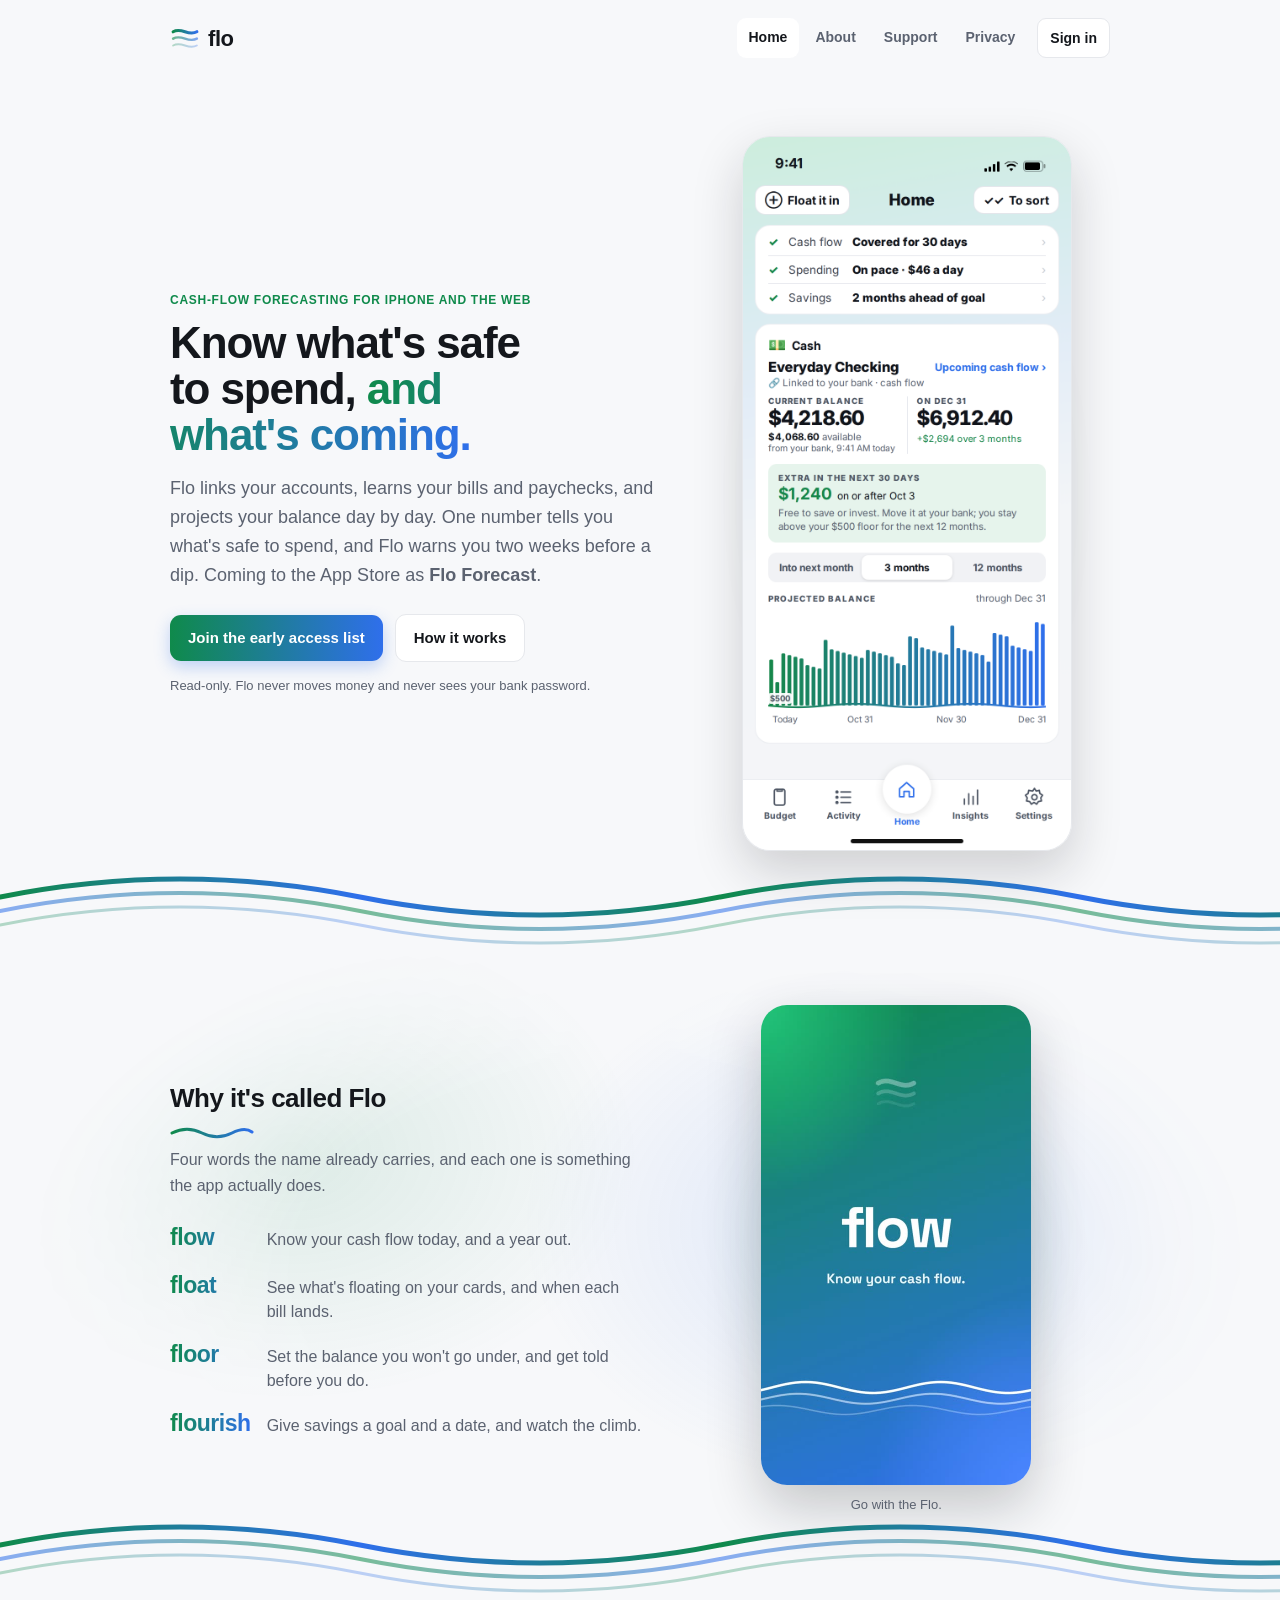
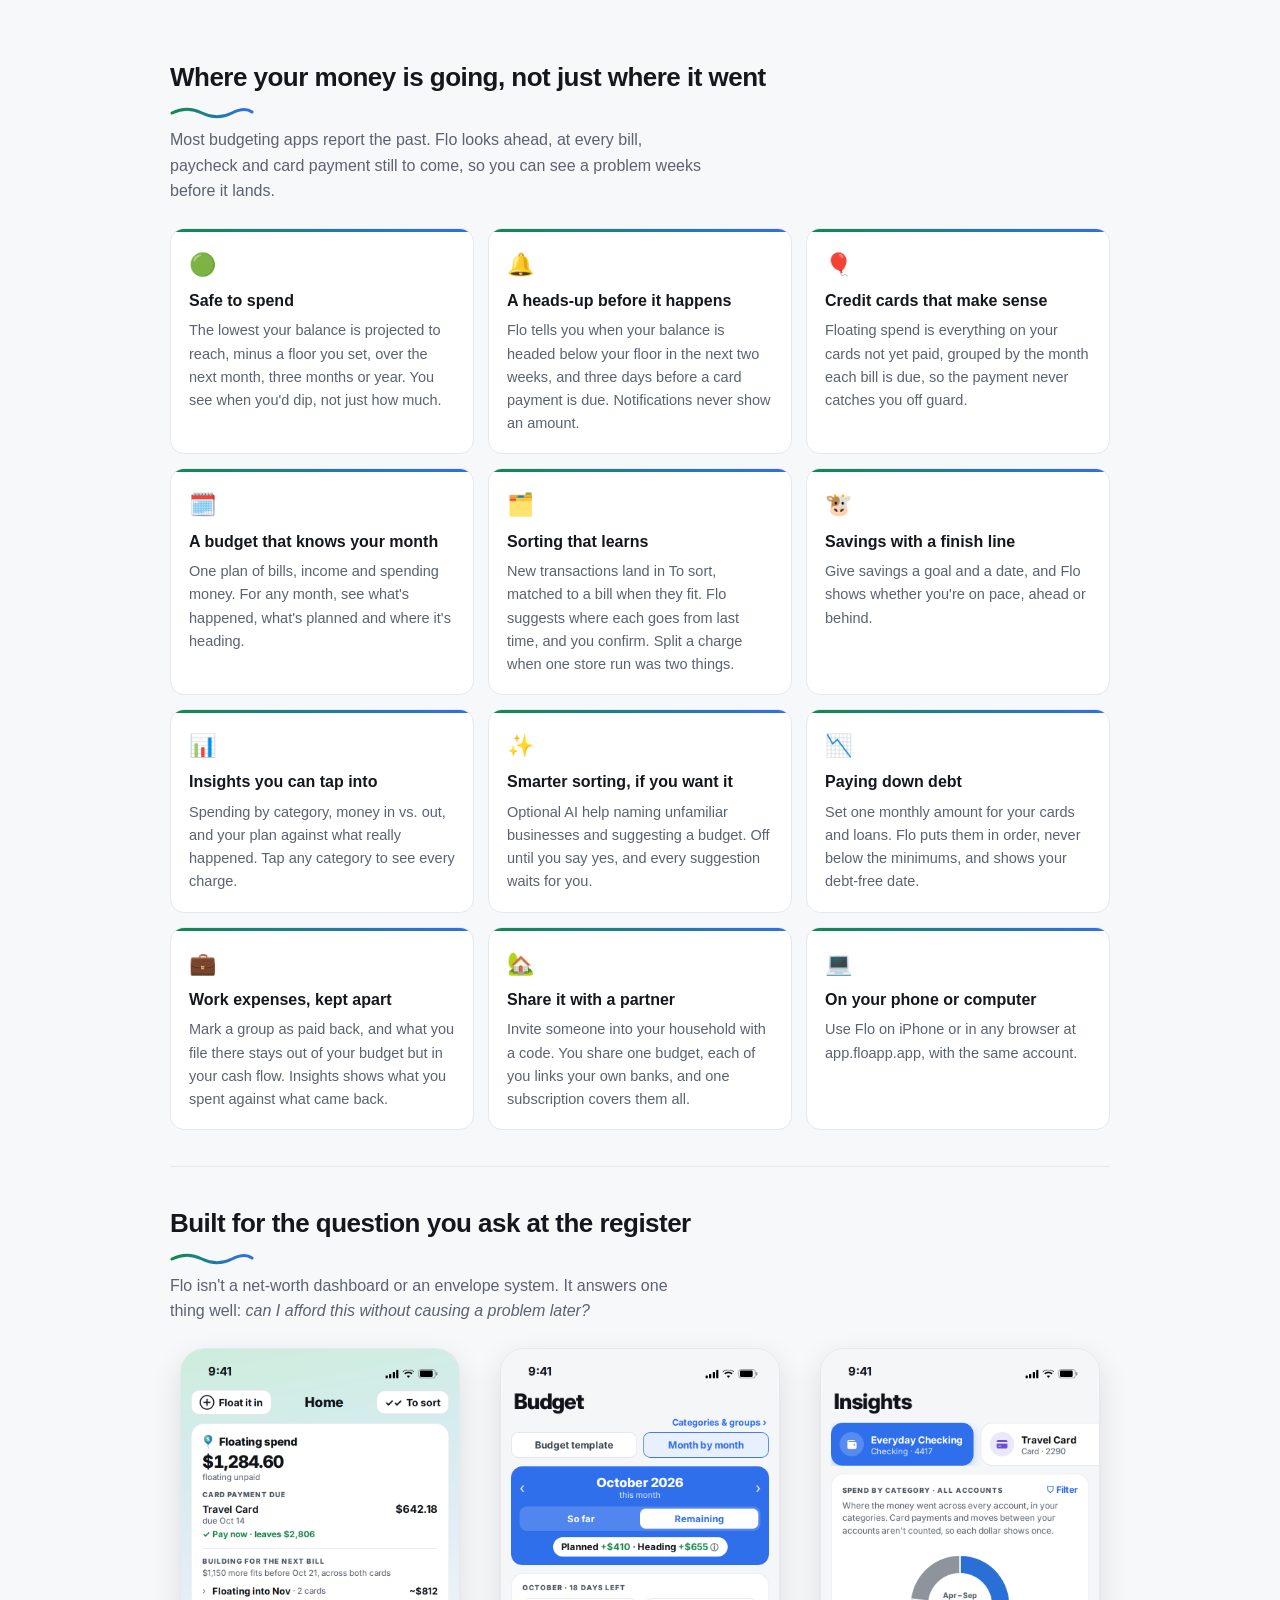
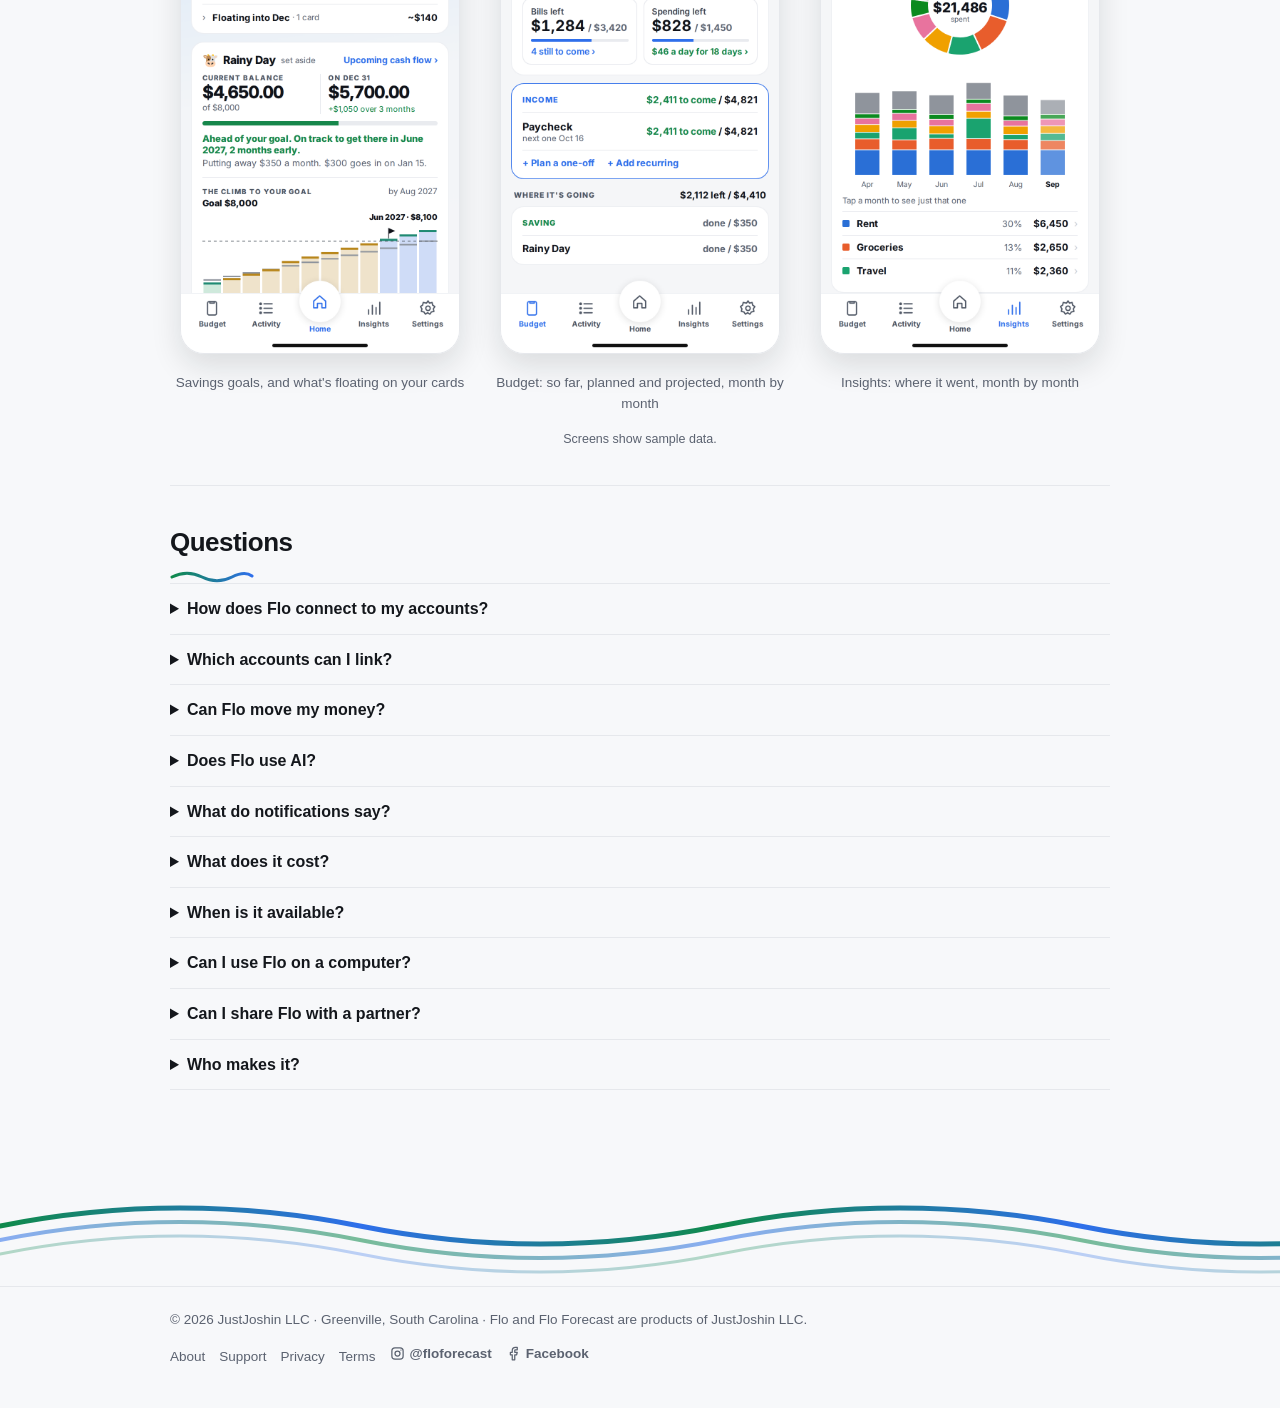
==== index.html @ ab5b2eec "Serve Space Grotesk from the site, not Google Fonts Visitors' browsers no longer contact Google. Sam" ====
<!doctype html>
<html lang="en">
<head>
<meta charset="utf-8">
<meta name="viewport" content="width=device-width,initial-scale=1">
<title>Flo · Know what's safe to spend, and what's coming</title>
<meta name="description" content="Flo links your accounts, learns your bills and paychecks, tells you what's safe to spend, and warns you two weeks before a dip. On iPhone and the web, from JustJoshin LLC, Greenville SC.">
<link rel="canonical" href="https://floapp.app/">
<link rel="icon" href="data:image/svg+xml,%3Csvg xmlns='http://www.w3.org/2000/svg' viewBox='0 0 48 48' aria-hidden='true'%3E%3Cdefs%3E%3ClinearGradient id='gBrand' x1='0' x2='1' y1='0' y2='0'%3E%3Cstop offset='0' stop-color='%230f8a4b'/%3E%3Cstop offset='1' stop-color='%232f6feb'/%3E%3C/linearGradient%3E%3C/defs%3E%3Cpath d='M5 14 C 19.1 6, 28.9 22, 43 14' fill='none' stroke='url(%23gBrand)' stroke-width='5' stroke-linecap='round'/%3E%3Cpath d='M5 25 C 19.1 17, 28.9 33, 43 25' fill='none' stroke='url(%23gBrand)' stroke-width='4' stroke-linecap='round' opacity='.6'/%3E%3Cpath d='M5 36 C 19.1 28, 28.9 44, 43 36' fill='none' stroke='url(%23gBrand)' stroke-width='3' stroke-linecap='round' opacity='.3'/%3E%3C/svg%3E">
<meta property="og:title" content="Flo · Know what's safe to spend, and what's coming">
<meta property="og:description" content="Flo links your accounts, learns your bills and paychecks, tells you what's safe to spend, and warns you two weeks before a dip. On iPhone and the web, from JustJoshin LLC, Greenville SC.">
<meta property="og:url" content="https://floapp.app/">
<meta property="og:site_name" content="Flo">
<link rel="stylesheet" href="/style.css?v=2026-10-14">
</head>
<body>
<header class="wrap">
  <nav class="nav">
    <a class="brand" href="/"><svg xmlns="http://www.w3.org/2000/svg" viewBox="0 0 48 48" width="30" height="30" aria-hidden="true"><defs><linearGradient id="gBrand" x1="0" x2="1" y1="0" y2="0"><stop offset="0" stop-color="#0f8a4b"/><stop offset="1" stop-color="#2f6feb"/></linearGradient></defs><path d="M5 14 C 19.1 6, 28.9 22, 43 14" fill="none" stroke="url(#gBrand)" stroke-width="5" stroke-linecap="round"/><path d="M5 25 C 19.1 17, 28.9 33, 43 25" fill="none" stroke="url(#gBrand)" stroke-width="4" stroke-linecap="round" opacity=".6"/><path d="M5 36 C 19.1 28, 28.9 44, 43 36" fill="none" stroke="url(#gBrand)" stroke-width="3" stroke-linecap="round" opacity=".3"/></svg><span>flo</span></a>
    <div class="links"><a href="/" aria-current="page">Home</a><a href="/about">About</a><a href="/support">Support</a><a href="/privacy">Privacy</a><a class="signin" href="https://app.floapp.app">Sign in</a></div>
  </nav>
</header>
<main class="wrap">

<section class="hero wavy">
  <div>
    <div class="eyebrow">Cash-flow forecasting for iPhone and the web</div>
    <h1>Know what's safe to spend, <span class="grad">and what's coming.</span></h1>
    <p class="lede">Flo links your accounts, learns your bills and paychecks, and projects your balance day by day. One number tells you what's safe to spend, and Flo warns you two weeks before a dip. Coming to the App Store as <b>Flo Forecast</b>.</p>
    <div class="cta">
      <a class="btn btn-primary" href="/support#early-access">Join the early access list</a>
      <a class="btn" href="/about">How it works</a>
    </div>
    <p class="note" style="margin-top:14px">Read-only. Flo never moves money and never sees your bank password.</p>
  </div>
  <div class="hero-shot"><img class="phone" src="/img/home.png" width="390" height="844" alt="Flo's Home screen: a check-in on cash flow, spending and savings, today's balance and where it lands in three months, how much is extra in the next 30 days, and a projected balance chart"></div>
  <div class="waves hero-waves" aria-hidden="true"><i></i><i></i><i></i></div>
</section>

<section class="section reel wavy" style="margin-top:70px;border-top:0" aria-labelledby="reel-h">
  <div class="reel-in">
    <div>
      <h2 id="reel-h">Why it's called Flo</h2>
      <p class="sub">Four words the name already carries, and each one is something the app actually does.</p>
      <ul class="reel-words">
        <li><b class="grad">flow</b><span>Know your cash flow today, and a year out.</span></li>
        <li><b class="grad">float</b><span>See what's floating on your cards, and when each bill lands.</span></li>
        <li><b class="grad">floor</b><span>Set the balance you won't go under, and get told before you do.</span></li>
        <li><b class="grad">flourish</b><span>Give savings a goal and a date, and watch the climb.</span></li>
      </ul>
    </div>
    <figure class="reel-screen">
      <video class="reel-video" src="/img/flo-dial.mp4" poster="/img/flo-dial-poster.jpg"
             width="270" height="480" autoplay muted loop playsinline preload="metadata"
             aria-label="The word flo turning like a dial through flow, float, floor and flourish, each with a line about what Flo does"></video>
      <figcaption class="note">Go with the Flo.</figcaption>
    </figure>
  </div>
  <div class="waves" aria-hidden="true"><i></i><i></i><i></i></div>
</section>

<section class="section" style="margin-top:70px;border-top:0">
  <h2>Where your money is going, not just where it went</h2>
  <p class="sub">Most budgeting apps report the past. Flo looks ahead, at every bill, paycheck and card payment still to come, so you can see a problem weeks before it lands.</p>
  <div class="features">
    <div class="feat"><span class="ico" aria-hidden="true">🟢</span><h3>Safe to spend</h3><p>The lowest your balance is projected to reach, minus a floor you set, over the next month, three months or year. You see when you'd dip, not just how much.</p></div>
    <div class="feat"><span class="ico" aria-hidden="true">🔔</span><h3>A heads-up before it happens</h3><p>Flo tells you when your balance is headed below your floor in the next two weeks, and three days before a card payment is due. Notifications never show an amount.</p></div>
    <div class="feat"><span class="ico" aria-hidden="true">🎈</span><h3>Credit cards that make sense</h3><p>Floating spend is everything on your cards not yet paid, grouped by the month each bill is due, so the payment never catches you off guard.</p></div>
    <div class="feat"><span class="ico" aria-hidden="true">🗓️</span><h3>A budget that knows your month</h3><p>One plan of bills, income and spending money. For any month, see what's happened, what's planned and where it's heading.</p></div>
    <div class="feat"><span class="ico" aria-hidden="true">🗂️</span><h3>Sorting that learns</h3><p>New transactions land in To sort, matched to a bill when they fit. Flo suggests where each goes from last time, and you confirm. Split a charge when one store run was two things.</p></div>
    <div class="feat"><span class="ico" aria-hidden="true">🐮</span><h3>Savings with a finish line</h3><p>Give savings a goal and a date, and Flo shows whether you're on pace, ahead or behind.</p></div>
    <div class="feat"><span class="ico" aria-hidden="true">📊</span><h3>Insights you can tap into</h3><p>Spending by category, money in vs. out, and your plan against what really happened. Tap any category to see every charge.</p></div>
    <div class="feat"><span class="ico" aria-hidden="true">✨</span><h3>Smarter sorting, if you want it</h3><p>Optional AI help naming unfamiliar businesses and suggesting a budget. Off until you say yes, and every suggestion waits for you.</p></div>
    <div class="feat"><span class="ico" aria-hidden="true">📉</span><h3>Paying down debt</h3><p>Set one monthly amount for your cards and loans. Flo puts them in order, never below the minimums, and shows your debt-free date.</p></div>
    <div class="feat"><span class="ico" aria-hidden="true">💼</span><h3>Work expenses, kept apart</h3><p>Mark a group as paid back, and what you file there stays out of your budget but in your cash flow. Insights shows what you spent against what came back.</p></div>
    <div class="feat"><span class="ico" aria-hidden="true">🏡</span><h3>Share it with a partner</h3><p>Invite someone into your household with a code. You share one budget, each of you links your own banks, and one subscription covers them all.</p></div>
    <div class="feat"><span class="ico" aria-hidden="true">💻</span><h3>On your phone or computer</h3><p>Use Flo on iPhone or in any browser at app.floapp.app, with the same account.</p></div>
  </div>
</section>

<section class="section">
  <h2>Built for the question you ask at the register</h2>
  <p class="sub">Flo isn't a net-worth dashboard or an envelope system. It answers one thing well: <i>can I afford this without causing a problem later?</i></p>
  <div class="shots">
    <div class="shot"><img src="/img/cards-savings.png" width="390" height="844" alt="Floating spend on credit cards, and a savings goal with its month-by-month climb, two months ahead"><p>Savings goals, and what's floating on your cards</p></div>
    <div class="shot"><img src="/img/budget.png" width="390" height="844" alt="Budget, month by month, with so far, planned and projected figures"><p>Budget: so far, planned and projected, month by month</p></div>
    <div class="shot"><img src="/img/insights.png" width="390" height="844" alt="Insights: spending by category as a donut and six months of stacked bars"><p>Insights: where it went, month by month</p></div>
  </div>
  <p class="sample">Screens show sample data.</p>
</section>

<section class="section faq">
  <h2>Questions</h2>
  <details><summary>How does Flo connect to my accounts?</summary><p>For banks and credit unions, through Plaid, with a read-only connection to balances and transactions. On iPhone, you can also link Apple Card, Apple Cash and Apple Savings from Apple Wallet. Flo never sees your bank login, and you can disconnect anything in Settings.</p></details>
  <details><summary>Which accounts can I link?</summary><p>Checking, savings, credit cards and loans at any US bank or credit union Plaid supports, plus Apple Card, Apple Cash and Apple Savings on iPhone. Investment, retirement and HSA accounts aren't supported.</p></details>
  <details><summary>Can Flo move my money?</summary><p>No. Flo is read-only by design. It can't transfer, pay, or withdraw anything.</p></details>
  <details><summary>Does Flo use AI?</summary><p>Only if you turn on Smarter sorting. It sends business names, categories, amounts and how often, never your email, account numbers, balances, transfers or payments to people, and your name is removed first. It uses Anthropic's Claude, which doesn't train on it.</p></details>
  <details><summary>What do notifications say?</summary><p>Three kinds, all optional: your balance heading below your floor in the next two weeks, a card payment due in three days, and a bank that stopped syncing. None shows an amount.</p></details>
  <details><summary>What does it cost?</summary><p>Free during the beta. At launch, linking accounts will be part of a paid plan; tracking by hand stays free.</p></details>
  <details><summary>When is it available?</summary><p>Flo Forecast is in beta on TestFlight. Join the early-access list on the <a href="/support#early-access">support page</a> to get an invitation.</p></details>
  <details><summary>Can I use Flo on a computer?</summary><p>Yes. Sign in at <a href="https://app.floapp.app">app.floapp.app</a> with the same account you use on iPhone.</p></details>
  <details><summary>Can I share Flo with a partner?</summary><p>Yes. Set up a household and invite them. You share one budget, and one subscription covers every bank in it.</p></details>
  <details><summary>Who makes it?</summary><p>Flo is built by JustJoshin LLC in Greenville, South Carolina. <a href="/about">More about us.</a></p></details>
</section>

</main>
<div class="waves foot-waves" aria-hidden="true"><i></i><i></i><i></i></div>
<footer>
  <div class="wrap row">
    <div>© 2026 JustJoshin LLC · Greenville, South Carolina · Flo and Flo Forecast are products of JustJoshin LLC.</div>
    <div><a href="/about">About</a><a href="/support">Support</a><a href="/privacy">Privacy</a><a href="/terms">Terms</a><a class="ig" href="https://www.instagram.com/floforecast/" target="_blank" rel="noopener" aria-label="Flo on Instagram, @floforecast"><svg width="15" height="15" viewBox="0 0 24 24" fill="none" stroke="currentColor" stroke-width="2" aria-hidden="true"><rect x="3" y="3" width="18" height="18" rx="5"/><circle cx="12" cy="12" r="4"/><circle cx="17.5" cy="6.5" r="1" fill="currentColor" stroke="none"/></svg>@floforecast</a><a class="ig" href="https://www.facebook.com/floforecast" target="_blank" rel="noopener" aria-label="Flo Forecast on Facebook"><svg width="15" height="15" viewBox="0 0 24 24" fill="none" stroke="currentColor" stroke-width="2" stroke-linejoin="round" aria-hidden="true"><path d="M18 2h-3a5 5 0 0 0-5 5v3H7v4h3v8h4v-8h3l1-4h-4V7a1 1 0 0 1 1-1h3z"/></svg>Facebook</a></div>
  </div>
</footer>
<script>
// CSS can pause an animation but not a film. Anyone who has asked their device not to
// animate things gets the poster frame instead, which carries the same sentence.
(function () {
  try {
    var v = document.querySelector(".reel-video");
    if (!v) return;
    var quiet = window.matchMedia("(prefers-reduced-motion: reduce)");
    var apply = function () { if (quiet.matches) { v.autoplay = false; v.pause(); v.currentTime = 0; } };
    apply();
    quiet.addEventListener ? quiet.addEventListener("change", apply) : quiet.addListener(apply);
  } catch (e) { /* the poster is showing either way */ }
})();
</script>
</body>
</html>
---- style.css ----
/* Space Grotesk (SIL Open Font License, fonts/OFL.txt), served from this site so no
   one else sees who visits. One variable file per character set covers every weight. */
@font-face{font-family:'Space Grotesk';font-style:normal;font-weight:300 700;font-display:swap;src:url(fonts/space-grotesk-latin.woff2) format('woff2');unicode-range:U+0000-00FF,U+0131,U+0152-0153,U+02BB-02BC,U+02C6,U+02DA,U+02DC,U+0304,U+0308,U+0329,U+2000-206F,U+20AC,U+2122,U+2191,U+2193,U+2212,U+2215,U+FEFF,U+FFFD}
@font-face{font-family:'Space Grotesk';font-style:normal;font-weight:300 700;font-display:swap;src:url(fonts/space-grotesk-latin-ext.woff2) format('woff2');unicode-range:U+0100-02BA,U+02BD-02C5,U+02C7-02CC,U+02CE-02D7,U+02DD-02FF,U+0304,U+0308,U+0329,U+1D00-1DBF,U+1E00-1E9F,U+1EF2-1EFF,U+2020,U+20A0-20AB,U+20AD-20C0,U+2113,U+2C60-2C7F,U+A720-A7FF}
:root{
  --bg:#f7f8fa; --card:#ffffff; --ink:#14171c; --sub:#5b6270; --line:#e6e8ec;
  --pos:#0f8a4b; --accent:#2f6feb; --accent-weak:#eaf1ff; --pos-weak:#e9f8ef;
  --radius:14px;
}
@media (prefers-color-scheme: dark){
  :root{
    --bg:#111317; --card:#191c22; --ink:#eef0f3; --sub:#9aa1ad; --line:#2a2e37;
    --pos:#3ecb7e; --accent:#6d9bff; --accent-weak:#1c2740; --pos-weak:#132a1e;
  }
}
*{box-sizing:border-box}
html{color-scheme:light dark}
body{margin:0;background:var(--bg);color:var(--ink);font:16px/1.6 'Space Grotesk',-apple-system,BlinkMacSystemFont,"Segoe UI",Roboto,sans-serif}
a{color:var(--accent)}
h1,h2,h3,p{margin:0}
.wrap{max-width:980px;margin:0 auto;padding-inline:20px}
header{padding-block:18px}
.nav{display:flex;align-items:center;justify-content:space-between;gap:16px;flex-wrap:wrap}
.brand{display:inline-flex;align-items:center;gap:8px;font-size:22px;font-weight:700;letter-spacing:-.02em;color:var(--ink);text-decoration:none}
.brand svg{display:block}
.links{display:flex;gap:4px;flex-wrap:wrap}
.links a{color:var(--sub);text-decoration:none;font-size:14px;font-weight:600;padding:8px 12px;border-radius:9px}
.links a:hover,.links a[aria-current]{color:var(--ink);background:var(--card)}
.links a.signin{color:var(--ink);background:var(--card);border:1px solid var(--line);margin-left:6px}
.links a.signin:hover{border-color:var(--sub)}
main{padding-block:24px 60px}
.hero{display:grid;grid-template-columns:1.1fr .9fr;gap:36px;align-items:center;padding-block:36px 48px}
@media(max-width:760px){.hero{grid-template-columns:1fr;gap:24px}}
.eyebrow{font-size:12px;text-transform:uppercase;letter-spacing:.06em;color:var(--pos);font-weight:700}
h1{font-size:44px;line-height:1.05;letter-spacing:-.025em;font-weight:700;margin-top:10px;text-wrap:balance}
@media(max-width:760px){h1{font-size:34px}}
.lede{font-size:18px;color:var(--sub);margin-top:16px;max-width:52ch}
.cta{display:flex;gap:12px;flex-wrap:wrap;margin-top:24px;align-items:center}
.btn{display:inline-block;border:1px solid var(--line);background:var(--card);color:var(--ink);border-radius:11px;padding:11px 18px;font-weight:600;text-decoration:none;font-size:15px}
.btn-primary{background:var(--accent);border-color:var(--accent);color:#fff}
.note{font-size:13px;color:var(--sub)}
.phone{width:min(330px,100%);margin:0 auto;display:block;border-radius:28px;box-shadow:0 20px 50px rgba(20,23,28,.18);border:1px solid var(--line)}
.section{padding-block:36px;border-top:1px solid var(--line)}
.section h2{font-size:26px;letter-spacing:-.02em;text-wrap:balance}
.section .sub{color:var(--sub);margin-top:8px;max-width:60ch}
.features{display:grid;grid-template-columns:repeat(auto-fit,minmax(230px,1fr));gap:14px;margin-top:24px}
.feat{background:var(--card);border:1px solid var(--line);border-radius:var(--radius);padding:18px}
.feat h3{font-size:16px;margin-bottom:6px}
.feat p{font-size:14.5px;color:var(--sub)}
.shots{display:grid;grid-template-columns:repeat(auto-fit,minmax(220px,1fr));gap:20px;margin-top:24px;align-items:start}
.shot{text-align:center}
.shot img{width:100%;max-width:280px;border-radius:24px;border:1px solid var(--line);box-shadow:0 12px 30px rgba(20,23,28,.12)}
.shot p{font-size:13.5px;color:var(--sub);margin-top:10px}
.prose{max-width:70ch}
.prose h1{font-size:34px;margin-top:6px}
.prose h2{font-size:20px;margin-top:30px;letter-spacing:-.01em}
.prose p,.prose li{margin-top:12px;color:var(--ink)}
.prose ul{padding-left:20px;margin:0}
.prose .meta{color:var(--sub);font-size:14px;margin-top:8px}
.card{background:var(--card);border:1px solid var(--line);border-radius:var(--radius);padding:20px 22px}
.faq details{border-top:1px solid var(--line);padding:12px 0}
.faq details:last-child{border-bottom:1px solid var(--line)}
.faq summary{cursor:pointer;font-weight:600}
.faq p{color:var(--sub);margin-top:8px;font-size:15px}
footer{border-top:1px solid var(--line);padding-block:22px 40px;font-size:13.5px;color:var(--sub)}
footer .row{display:flex;justify-content:space-between;gap:12px;flex-wrap:wrap}
footer a{color:var(--sub);text-decoration:none;margin-right:14px}
footer a:hover{color:var(--ink)}
footer a.ig{display:inline-flex;align-items:center;gap:5px;font-weight:600}
footer a.ig svg{flex:none}

/* ---- The logo's waves, drifting -------------------------------------------------
   Three strokes, thick to faint as in the mark, each a strip that repeats every
   720px and slides one period. Held still for anyone who asked for less motion. */
.wavy{position:relative}
html,body{overflow-x:clip}
.waves{position:absolute;left:50%;width:100vw;transform:translateX(-50%);height:90px;pointer-events:none;overflow:hidden}
.waves i{position:absolute;left:0;right:0;height:60px;background-repeat:repeat-x;background-size:720px 60px;animation:drift linear infinite}
.waves i:nth-child(1){top:0;background-image:url("data:image/svg+xml,%3Csvg xmlns='http://www.w3.org/2000/svg' width='720' height='60'%3E%3Cdefs%3E%3ClinearGradient id='g' x1='0' x2='1'%3E%3Cstop offset='0' stop-color='%230f8a4b'/%3E%3Cstop offset='.5' stop-color='%232f6feb'/%3E%3Cstop offset='1' stop-color='%230f8a4b'/%3E%3C/linearGradient%3E%3C/defs%3E%3Cpath d='M0 30 C120 6 240 6 360 30 S600 54 720 30' fill='none' stroke='url(%23g)' stroke-width='5' stroke-linecap='round'/%3E%3C/svg%3E");animation-duration:18s}
.waves i:nth-child(2){top:14px;opacity:.55;background-image:url("data:image/svg+xml,%3Csvg xmlns='http://www.w3.org/2000/svg' width='720' height='60'%3E%3Cdefs%3E%3ClinearGradient id='g' x1='0' x2='1'%3E%3Cstop offset='0' stop-color='%232f6feb'/%3E%3Cstop offset='.5' stop-color='%230f8a4b'/%3E%3Cstop offset='1' stop-color='%232f6feb'/%3E%3C/linearGradient%3E%3C/defs%3E%3Cpath d='M0 30 C120 6 240 6 360 30 S600 54 720 30' fill='none' stroke='url(%23g)' stroke-width='4' stroke-linecap='round'/%3E%3C/svg%3E");animation-duration:26s;animation-direction:reverse}
.waves i:nth-child(3){top:28px;opacity:.3;background-image:url("data:image/svg+xml,%3Csvg xmlns='http://www.w3.org/2000/svg' width='720' height='60'%3E%3Cdefs%3E%3ClinearGradient id='g' x1='0' x2='1'%3E%3Cstop offset='0' stop-color='%230f8a4b'/%3E%3Cstop offset='.5' stop-color='%232f6feb'/%3E%3Cstop offset='1' stop-color='%230f8a4b'/%3E%3C/linearGradient%3E%3C/defs%3E%3Cpath d='M0 30 C120 6 240 6 360 30 S600 54 720 30' fill='none' stroke='url(%23g)' stroke-width='3' stroke-linecap='round'/%3E%3C/svg%3E");animation-duration:34s}
@keyframes drift{from{background-position-x:0}to{background-position-x:-720px}}
.hero-waves{bottom:-58px}
.foot-waves{position:relative;left:auto;transform:none;width:100%;margin-top:10px}

/* The headline's last words in the brand gradient. */
.grad{background:linear-gradient(90deg,#0f8a4b,#2f6feb);-webkit-background-clip:text;background-clip:text;color:transparent}

/* The phone floats, gently. */
.phone{animation:float 6s ease-in-out infinite}
@keyframes float{0%,100%{transform:translateY(0)}50%{transform:translateY(-10px)}}

/* A soft brand glow behind the hero phone. */
.hero-shot{position:relative}
.hero-shot::before{content:"";position:absolute;inset:8% 10%;border-radius:50%;background:radial-gradient(closest-side,rgba(47,111,235,.28),rgba(15,138,75,.12),transparent);filter:blur(20px);z-index:-1}

/* Section titles get a little wave underneath. */
.section h2::after{content:"";display:block;width:84px;height:12px;margin-top:8px;background:url("data:image/svg+xml,%3Csvg xmlns='http://www.w3.org/2000/svg' width='84' height='12'%3E%3Cdefs%3E%3ClinearGradient id='g' x1='0' x2='1'%3E%3Cstop offset='0' stop-color='%230f8a4b'/%3E%3Cstop offset='1' stop-color='%232f6feb'/%3E%3C/linearGradient%3E%3C/defs%3E%3Cpath d='M2 6 C12 1 22 1 32 6 S52 11 62 6 S78 2 82 5' fill='none' stroke='url(%23g)' stroke-width='3' stroke-linecap='round'/%3E%3C/svg%3E") no-repeat}

/* Feature cards: a gradient edge on top and a lift on hover. */
.feat{position:relative;overflow:hidden;transition:transform .2s ease,box-shadow .2s ease}
.feat::before{content:"";position:absolute;left:0;right:0;top:0;height:3px;background:linear-gradient(90deg,#0f8a4b,#2f6feb)}
.feat:hover{transform:translateY(-3px);box-shadow:0 10px 26px rgba(20,23,28,.10)}
.feat .ico{font-size:22px;display:block;margin-bottom:6px}

.btn-primary{background:linear-gradient(90deg,#0f8a4b,#2f6feb);border:0;box-shadow:0 6px 16px rgba(47,111,235,.28)}
.btn{transition:transform .15s ease}
.btn:hover{transform:translateY(-1px)}
.shots .shot img{transition:transform .25s ease}
.shots .shot img:hover{transform:translateY(-6px) rotate(-.5deg)}
.sample{text-align:center;font-size:12.5px;color:var(--sub);margin-top:14px}

@media (prefers-reduced-motion: reduce){
  .waves i,.phone{animation:none}
  .feat,.btn,.shots .shot img{transition:none}
}

/* Keep screenshots in proportion: the width/height attributes reserve the space, and
   height:auto lets the width decide so nothing is stretched. */
.phone,.shot img{height:auto;aspect-ratio:390/844}


/* ---- "Why it's called Flo": the dial, beside what it means ------------------------
   The film is the brand piece, not a screenshot, so it gets a frame of its own rather
   than the phone's — a glow behind it in the same gradient as everything else, and the
   words it turns through spelled out beside it for anyone who can't or won't watch it. */
/* No overflow clipping here: it cut the waves off flat along the section's bottom edge
   and at the content's width. The page itself already clips sideways (html, body). The
   glow reaches past the section on every side and fades out before its own edge, so
   there is no box to see where it stops. */
.reel{position:relative;isolation:isolate}
.reel::before{content:"";position:absolute;inset:-60px -12vw;z-index:-1;pointer-events:none;
  background:radial-gradient(45% 55% at 72% 45%,rgba(47,111,235,.14),transparent 70%),
             radial-gradient(40% 50% at 22% 35%,rgba(15,138,75,.11),transparent 70%);
  -webkit-mask-image:radial-gradient(closest-side,#000 55%,transparent);
          mask-image:radial-gradient(closest-side,#000 55%,transparent)}
.reel-in{display:grid;grid-template-columns:1.05fr .95fr;gap:40px;align-items:center}
/* One grid for the whole list rather than one per row, so the word column is as wide as
   the longest word — "flourish" — and every line still starts in the same place. A fixed
   width had to guess, and guessed short. */
.reel-words{list-style:none;margin:20px 0 0;padding:0;display:grid;
  grid-template-columns:max-content 1fr;column-gap:16px;row-gap:12px;align-items:baseline}
.reel-words li{display:contents}
.reel-words b{font-size:23px;letter-spacing:-.02em}
.reel-words span{color:var(--sub);line-height:1.5}
.reel-screen{margin:0;display:grid;justify-items:center;gap:10px;position:relative}
/* Behind the film, not around it: the video's own corners are the only edge. */
.reel-screen::before{content:"";position:absolute;inset:4% 14% 12%;border-radius:50%;
  background:radial-gradient(closest-side,rgba(47,111,235,.34),rgba(15,138,75,.16),transparent);
  filter:blur(26px);z-index:-1}
/* The film fills its frame edge to edge (object-fit), with the film's own gradient
   behind it rather than black, so a pixel of rounding never shows as a dark line along
   the top or bottom. No border: the corners and the shadow are the edge. */
.reel-video{width:min(270px,78vw);height:auto;aspect-ratio:9/16;display:block;border-radius:26px;
  object-fit:cover;box-shadow:0 22px 54px rgba(20,23,28,.22);
  background:linear-gradient(160deg,#22c06c,#1f7f8f 50%,#4a86f5)}
@media (max-width:760px){
  .reel-in{grid-template-columns:1fr;gap:28px}
  /* The film first on a phone: it says the whole thing in twelve seconds. */
  .reel-screen{order:-1}
  .reel-words{column-gap:12px}
}
/* Asked not to animate: the poster frame stands still and says the same thing. */
@media (prefers-reduced-motion:reduce){
  .reel-video{animation:none}
}
.waitlist{margin:0}
.wl-label{display:block;font-weight:600;margin-bottom:10px}
.wl-row{display:flex;gap:8px;flex-wrap:wrap}
.wl-row input{flex:1 1 220px;min-width:0;font:inherit;font-size:16px;padding:11px 14px;border-radius:11px;border:1px solid var(--line);background:var(--card);color:var(--ink)}
.wl-row input:focus{outline:2px solid var(--accent);outline-offset:1px}
.wl-row .btn{cursor:pointer}
.wl-row .btn:disabled{opacity:.6;cursor:default}
.wl-note{margin:10px 0 0;font-size:14px;color:var(--sub)}
.wl-ok{color:var(--pos)}
.wl-bad{color:#c0392b}
.wl-hp{position:absolute;left:-9999px;width:1px;height:1px;opacity:0}
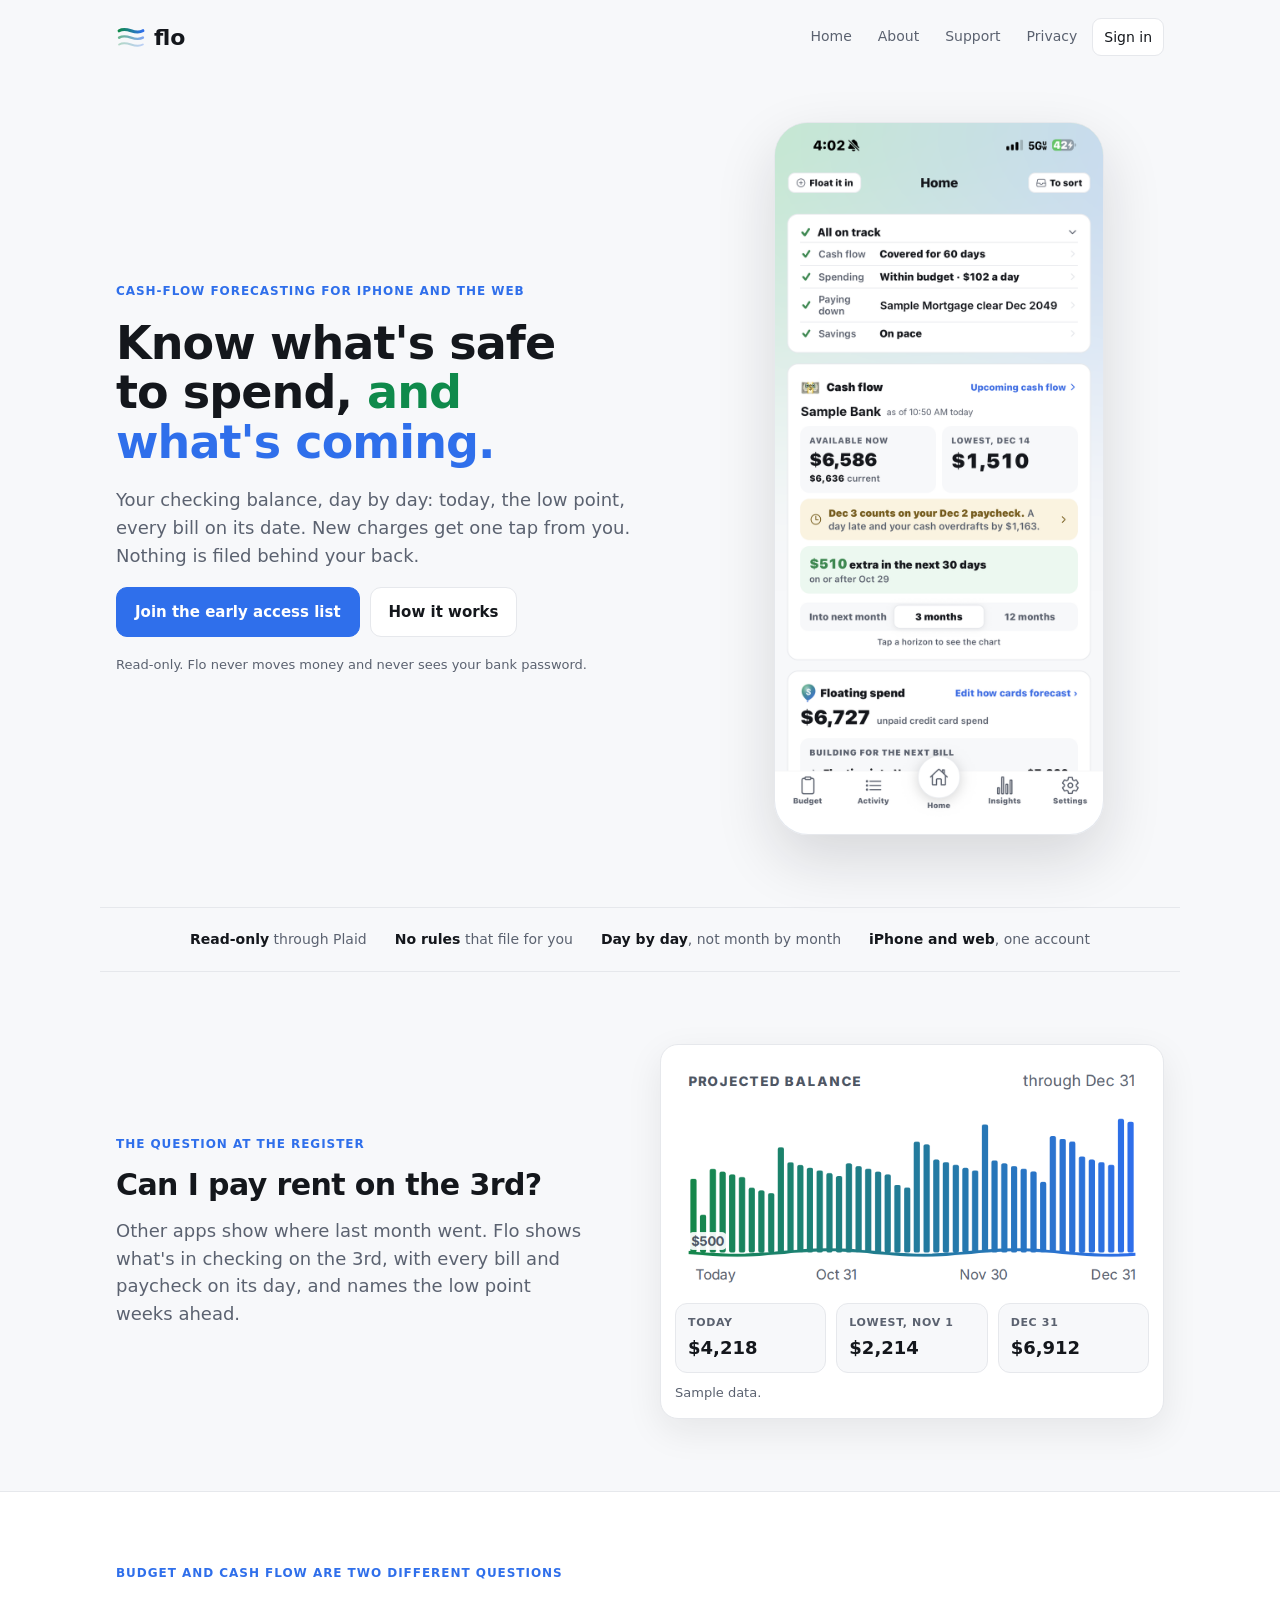
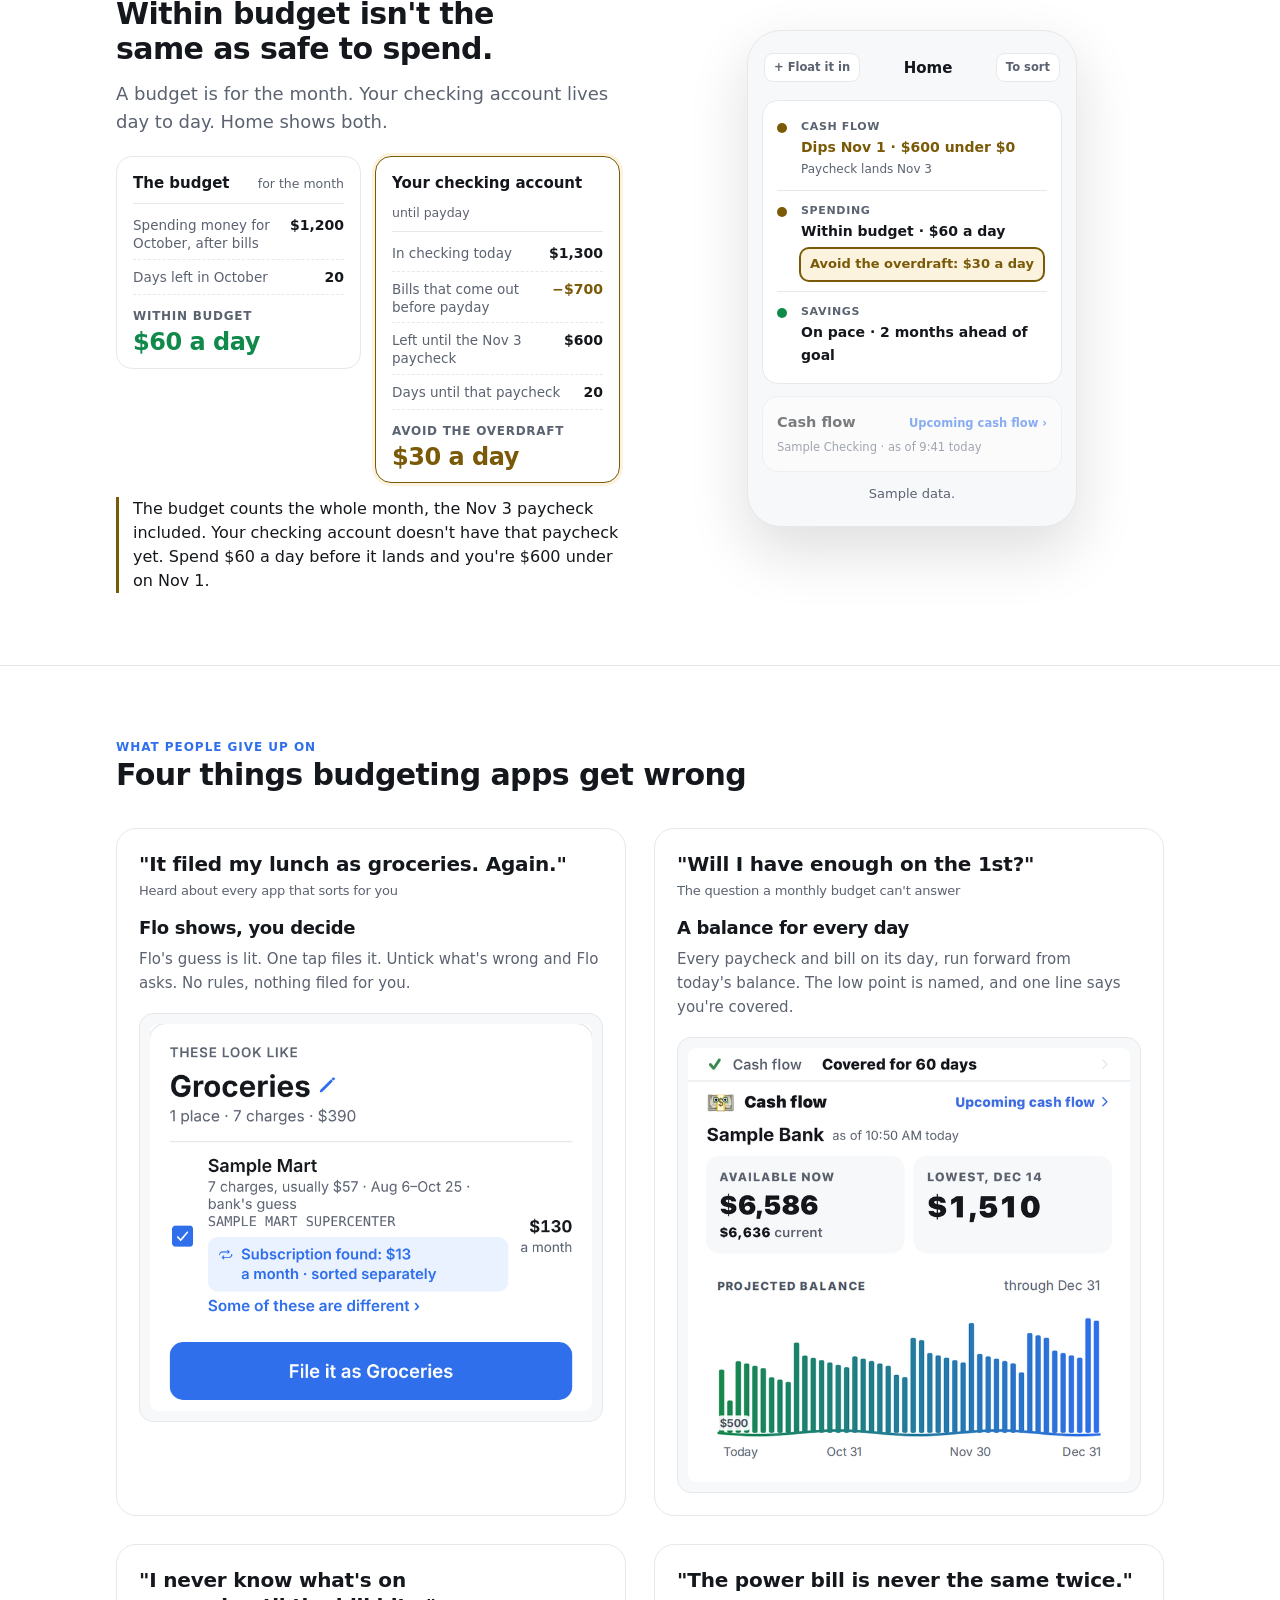
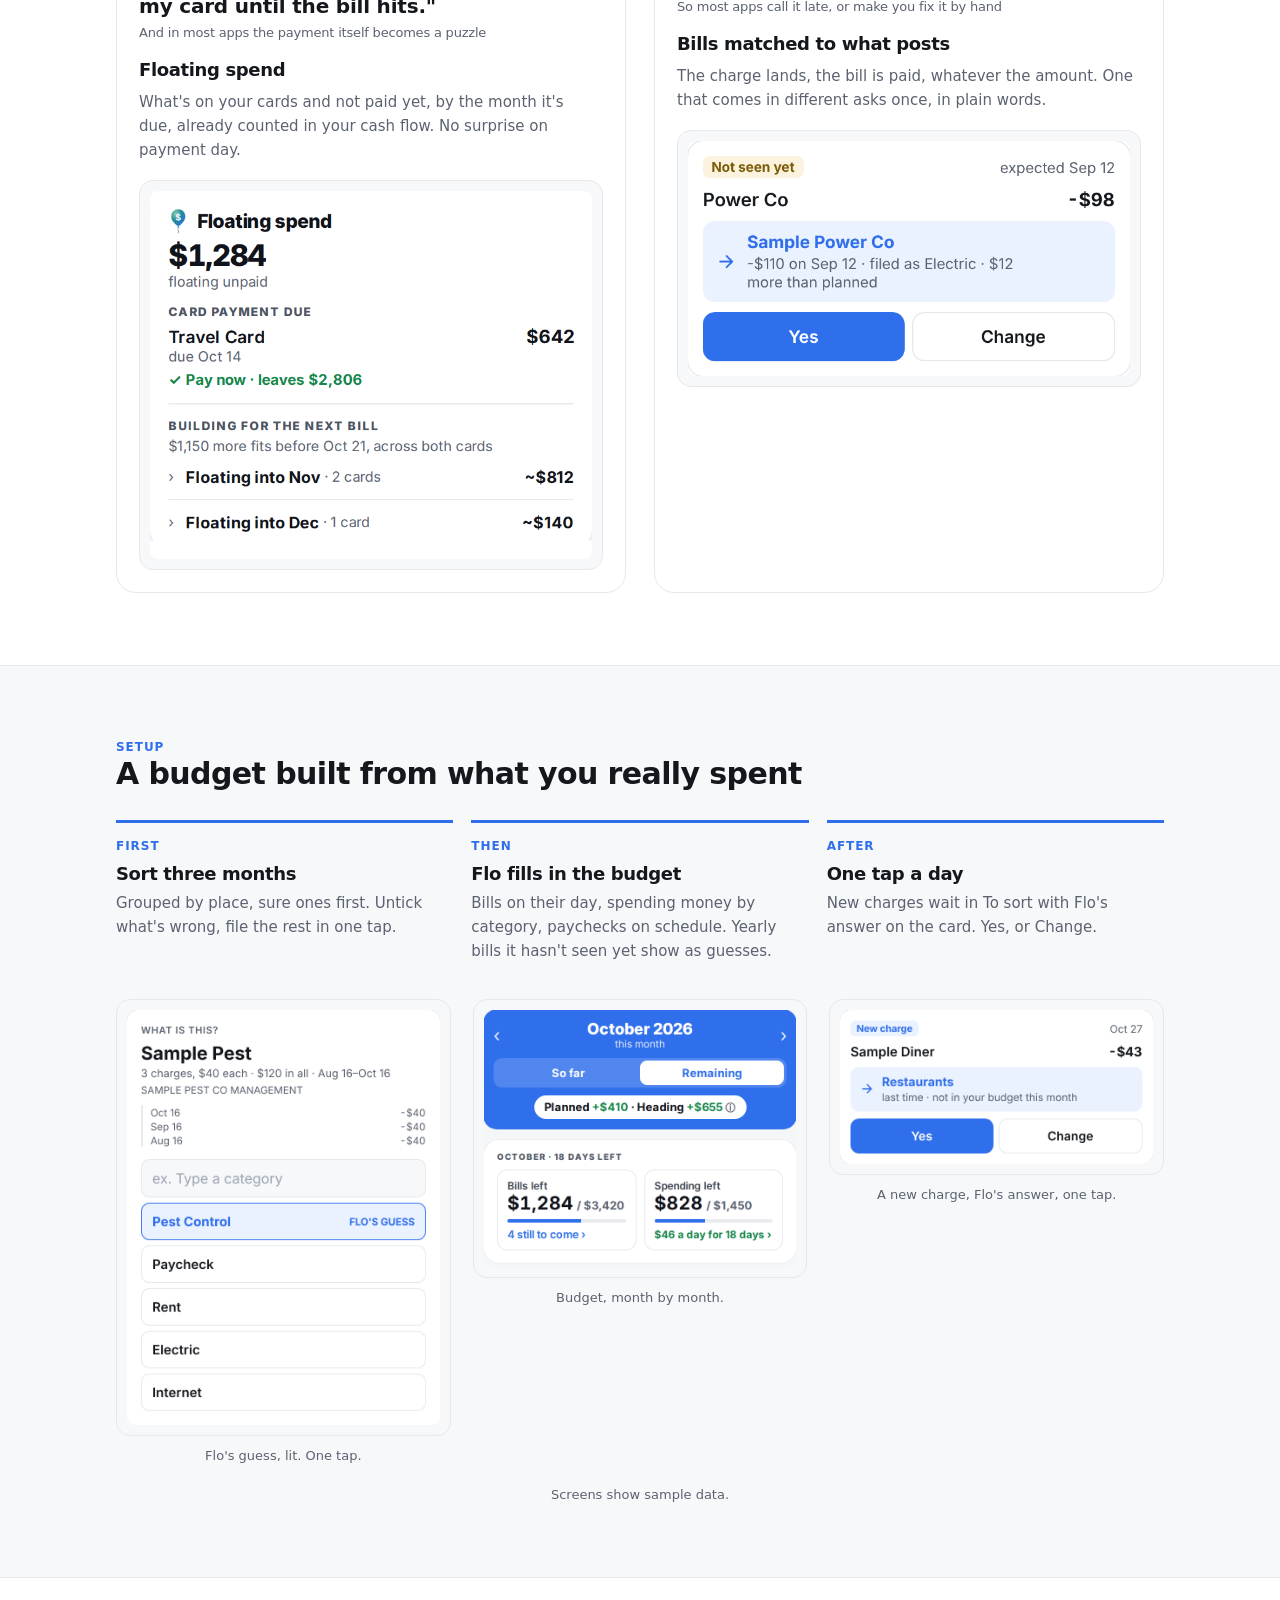
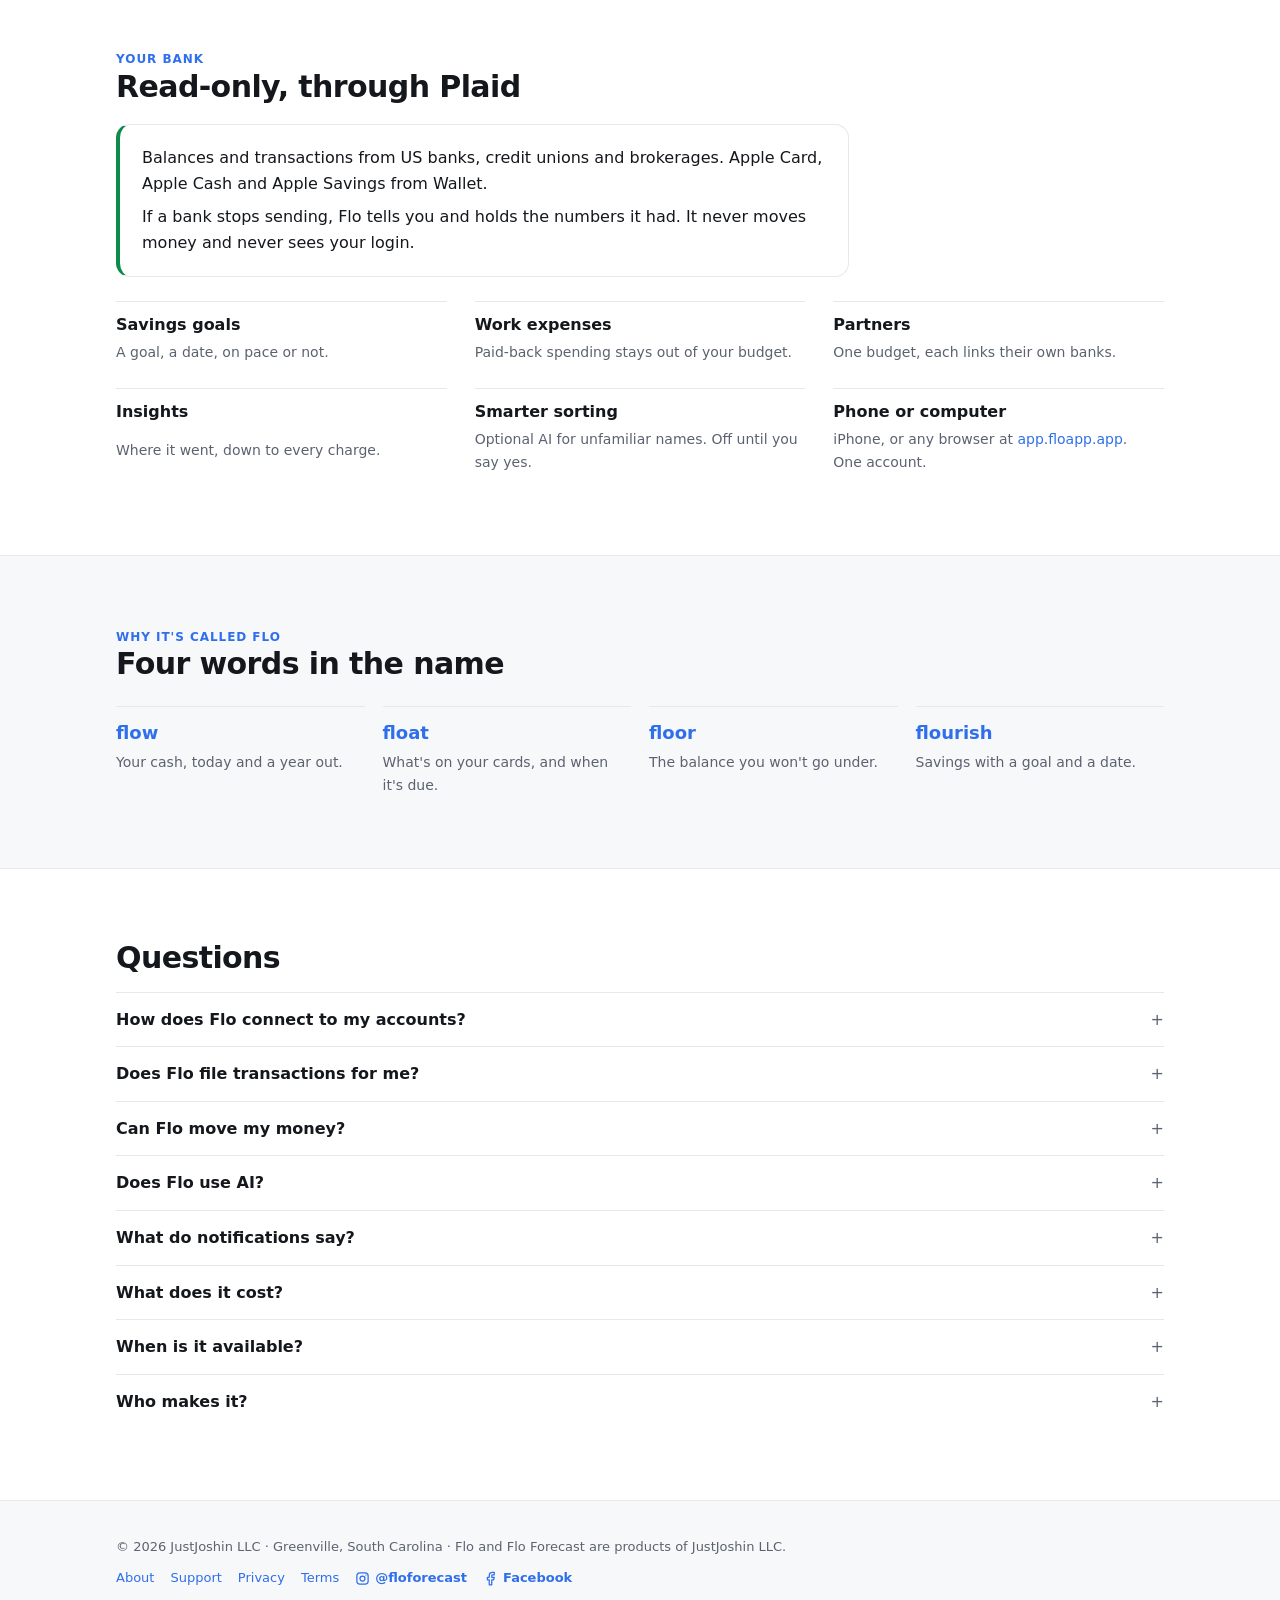
==== commit 08d6c34d: "New homepage: the question at the register, budget vs checking, four things apps get wrong Rebuilt a" ====
--- a/index.html
+++ b/index.html
@@ -4,126 +4,348 @@
 <meta charset="utf-8">
 <meta name="viewport" content="width=device-width,initial-scale=1">
 <title>Flo · Know what's safe to spend, and what's coming</title>
-<meta name="description" content="Flo links your accounts, learns your bills and paychecks, tells you what's safe to spend, and warns you two weeks before a dip. On iPhone and the web, from JustJoshin LLC, Greenville SC.">
+<meta name="description" content="Flo shows your checking balance day by day: today, the low point, every bill and paycheck on its date. New charges get one tap from you. Read-only, through Plaid. On iPhone and the web.">
 <link rel="canonical" href="https://floapp.app/">
 <link rel="icon" href="data:image/svg+xml,%3Csvg xmlns='http://www.w3.org/2000/svg' viewBox='0 0 48 48' aria-hidden='true'%3E%3Cdefs%3E%3ClinearGradient id='gBrand' x1='0' x2='1' y1='0' y2='0'%3E%3Cstop offset='0' stop-color='%230f8a4b'/%3E%3Cstop offset='1' stop-color='%232f6feb'/%3E%3C/linearGradient%3E%3C/defs%3E%3Cpath d='M5 14 C 19.1 6, 28.9 22, 43 14' fill='none' stroke='url(%23gBrand)' stroke-width='5' stroke-linecap='round'/%3E%3Cpath d='M5 25 C 19.1 17, 28.9 33, 43 25' fill='none' stroke='url(%23gBrand)' stroke-width='4' stroke-linecap='round' opacity='.6'/%3E%3Cpath d='M5 36 C 19.1 28, 28.9 44, 43 36' fill='none' stroke='url(%23gBrand)' stroke-width='3' stroke-linecap='round' opacity='.3'/%3E%3C/svg%3E">
 <meta property="og:title" content="Flo · Know what's safe to spend, and what's coming">
-<meta property="og:description" content="Flo links your accounts, learns your bills and paychecks, tells you what's safe to spend, and warns you two weeks before a dip. On iPhone and the web, from JustJoshin LLC, Greenville SC.">
+<meta property="og:description" content="Your checking balance day by day: today, the low point, every bill and paycheck on its date. New charges get one tap from you. Read-only, through Plaid.">
 <meta property="og:url" content="https://floapp.app/">
 <meta property="og:site_name" content="Flo">
-<link rel="stylesheet" href="/style.css?v=2026-10-14">
+<meta property="og:image" content="https://floapp.app/img/home-hero.png">
+<style>
+/* The homepage carries its own styles: the other pages share style.css. Same tokens,
+   same system font (the app's own), nothing downloaded from anyone else. */
+:root{
+  --bg:#f7f8fa; --card:#ffffff; --ink:#14171c; --sub:#5b6270; --line:#e6e8ec;
+  --accent:#2f6feb; --accent-weak:#eaf1ff; --pos:#0f8a4b; --pos-weak:#e9f8ef; --warn-weak:#fbf3de; --warn-ink:#7a5a07;
+  --font:-apple-system,BlinkMacSystemFont,"SF Pro Text",system-ui,"Segoe UI",Roboto,Helvetica,Arial,sans-serif;
+}
+@media (prefers-color-scheme: dark){ :root{
+  --bg:#111317; --card:#191c22; --ink:#eef0f3; --sub:#9aa1ad; --line:#2a2e37;
+  --accent:#6d9bff; --accent-weak:#1c2740; --pos:#3ecb7e; --pos-weak:#132a1e; --warn-weak:#2c2410; --warn-ink:#e0b23e; } }
+*{box-sizing:border-box}
+html{color-scheme:light dark}
+body{margin:0;background:var(--bg);color:var(--ink);font:16px/1.6 var(--font)}
+a{color:var(--accent);text-decoration:none}
+h1,h2,h3{margin:0;letter-spacing:-.02em;text-wrap:balance}
+h1{font-size:46px;line-height:1.08;font-weight:700}
+h2{font-size:30px;line-height:1.15;font-weight:700}
+h3{font-size:18px;line-height:1.3;font-weight:700}
+p{margin:0}
+.wrap{max-width:1080px;margin:0 auto;padding-left:max(16px,env(safe-area-inset-left,0px));padding-right:max(16px,env(safe-area-inset-right,0px))}
+.band{padding-block:72px}
+.band.alt{background:var(--card);border-top:1px solid var(--line);border-bottom:1px solid var(--line)}
+.band.alt + .band.alt{border-top:0}
+.eyebrow{font-size:12px;font-weight:700;letter-spacing:.08em;text-transform:uppercase;color:var(--accent)}
+.lede{font-size:18px;line-height:1.55;color:var(--sub);max-width:60ch;text-wrap:pretty}
+.note{font-size:13px;color:var(--sub)}
+.btn{display:inline-block;border:1px solid var(--line);background:var(--card);color:var(--ink);border-radius:11px;padding:12px 18px;font-weight:600;font-size:15px}
+.btn.primary{background:var(--accent);border-color:var(--accent);color:#fff}
+/* nav */
+.nav{display:flex;align-items:center;justify-content:space-between;padding-block:18px;gap:12px;flex-wrap:wrap}
+.brand{display:inline-flex;align-items:center;gap:8px;font-size:22px;font-weight:700;color:var(--ink)}
+.brand svg{width:30px;height:30px}
+.links{display:flex;gap:4px;flex-wrap:wrap}
+.links a{color:var(--sub);padding:7px 11px;border-radius:9px;font-size:14px;font-weight:500}
+.links a.signin{color:var(--ink);background:var(--card);border:1px solid var(--line)}
+/* hero */
+.hero{display:grid;grid-template-columns:1.1fr .9fr;gap:48px;align-items:center;padding-block:48px 72px}
+.hero .copy{display:grid;gap:18px}
+.hero h1 .g{color:var(--pos)} .hero h1 .b{color:var(--accent)}
+.ctas{display:flex;gap:10px;flex-wrap:wrap}
+.phone{width:min(100%,330px);margin:0 auto;border-radius:34px;border:1px solid var(--line);box-shadow:0 24px 60px rgba(20,23,28,.14);overflow:hidden;background:linear-gradient(180deg,#cfe9dc,#d8e3f3)}
+.phone img{display:block;width:100%;height:auto}
+/* the drawn Home check-in, next to the budget and checking receipts */
+.phone.home{background:var(--bg);padding:18px 14px 22px;display:grid;gap:12px;font-size:13px}
+.ph-top{display:flex;align-items:center;justify-content:space-between;padding:4px 2px 6px}
+.ph-top b{font-size:15px}
+.ph-pill{border:1px solid var(--line);background:var(--card);border-radius:9px;padding:4px 9px;font-size:11.5px;font-weight:600;color:var(--sub)}
+.ph-card{background:var(--card);border:1px solid var(--line);border-radius:16px;padding:14px;display:grid;gap:10px}
+.ph-card.ghost{opacity:.55}
+.ph-row{display:flex;justify-content:space-between;align-items:baseline}
+.ph-row b{font-size:14.5px}
+.ph-link{color:var(--accent);font-size:11.5px;font-weight:600}
+.ph-bank{color:var(--sub);font-size:11.5px;margin-top:-6px}
+.ph-card.checkin{gap:0;padding:6px 14px}
+.ci{display:grid;grid-template-columns:14px 1fr;gap:10px;align-items:start;padding:11px 0;border-top:1px solid var(--line)}
+.ci:first-child{border-top:0}
+.dot{width:10px;height:10px;border-radius:5px;margin-top:5px;background:var(--pos)} .dot.warn{background:var(--warn-ink)}
+.ci-l{font-size:11px;font-weight:700;letter-spacing:.06em;text-transform:uppercase;color:var(--sub)}
+.ci-t{font-size:14px;font-weight:700;margin-top:1px} .ci-t.warn{color:var(--warn-ink)}
+.ci-s{font-size:12px;color:var(--sub);margin-top:1px}
+.ci-hi{display:inline-block;margin-top:6px;background:var(--warn-weak);color:var(--warn-ink);font-weight:700;font-size:13px;border-radius:8px;padding:5px 9px;box-shadow:0 0 0 2px var(--warn-ink)}
+/* the one-line proof strip */
+.strip{display:flex;gap:28px;flex-wrap:wrap;justify-content:center;font-size:14px;color:var(--sub);padding-block:20px;border-top:1px solid var(--line);border-bottom:1px solid var(--line)}
+.strip b{color:var(--ink);font-weight:600}
+/* day by day */
+.two{display:grid;grid-template-columns:1fr 1fr;gap:40px;align-items:center}
+.two .copy{display:grid;gap:14px}
+.chart{border:1px solid var(--line);border-radius:18px;background:var(--card);padding:14px;box-shadow:0 12px 36px rgba(20,23,28,.08)}
+.chart img{display:block;width:100%;height:auto;border-radius:10px}
+.days{display:grid;grid-template-columns:repeat(3,1fr);gap:10px;margin-top:14px}
+.day{border:1px solid var(--line);border-radius:12px;padding:10px 12px;background:var(--bg)}
+.day .k{font-size:11px;letter-spacing:.06em;text-transform:uppercase;color:var(--sub);font-weight:700}
+.day .v{font-size:18px;font-weight:700;font-variant-numeric:tabular-nums;margin-top:2px}
+/* budget vs checking: two receipts */
+.punch{font-size:16px;line-height:1.5;color:var(--ink);border-left:3px solid var(--warn-ink);padding-left:14px;text-wrap:pretty}
+.rcs{display:grid;grid-template-columns:1fr 1fr;gap:14px;margin-top:6px;align-items:start}
+.rc{border:1px solid var(--line);border-radius:16px;background:var(--card);padding:14px 16px 12px;display:grid;gap:0;font-size:14px}
+.rc.warn{border-color:var(--warn-ink);box-shadow:0 0 0 3px var(--warn-weak)}
+.rc-h{font-weight:700;font-size:15px;padding-bottom:8px;border-bottom:1px solid var(--line);margin-bottom:4px;display:flex;justify-content:space-between;gap:8px;align-items:baseline;flex-wrap:wrap}
+.rc-h span{font-weight:500;font-size:12.5px;color:var(--sub)}
+.rc-l{display:flex;justify-content:space-between;gap:12px;align-items:baseline;padding:6px 0;border-bottom:1px dashed var(--line)}
+.rc-l span{color:var(--sub);font-size:13.5px;line-height:1.35;text-wrap:pretty}
+.rc-l b{font-weight:600;font-variant-numeric:tabular-nums;white-space:nowrap}
+.rc-t{display:grid;gap:3px;padding-top:12px}
+.rc-t span{font-size:12px;font-weight:700;letter-spacing:.06em;text-transform:uppercase;color:var(--sub)}
+.rc-t b{font-size:24px;font-weight:700;letter-spacing:-.02em;line-height:1.1;white-space:nowrap}
+.rc b.low{color:var(--warn-ink)} .rc b.pos{color:var(--pos)}
+/* complaints to answers */
+.pairs{display:grid;grid-template-columns:repeat(2,1fr);gap:28px;margin-top:36px}
+.pair{display:grid;gap:18px;align-content:start;border:1px solid var(--line);border-radius:20px;background:var(--card);padding:22px}
+.pair .q{font-size:20px;line-height:1.3;font-weight:600;letter-spacing:-.01em;color:var(--ink);text-wrap:balance}
+.pair .q small{display:block;font-weight:400;color:var(--sub);font-size:13px;margin-top:6px;text-wrap:pretty}
+.pair h3{margin-top:16px}
+.pair p{margin-top:8px;color:var(--sub);font-size:15px;text-wrap:pretty}
+.shot.plain{border-radius:14px;overflow:hidden;border:1px solid var(--line);background:var(--bg);padding:10px}
+.shot.plain img{display:block;width:100%;height:auto;border-radius:8px}
+/* budget from history */
+.steps{display:grid;grid-template-columns:repeat(3,1fr);gap:18px;margin-top:28px}
+.step{border-top:3px solid var(--accent);padding-top:14px}
+.step .n{font-size:12px;font-weight:700;letter-spacing:.08em;color:var(--accent);text-transform:uppercase}
+.step h3{margin-top:6px}
+.step p{margin-top:6px;color:var(--sub);font-size:15px;text-wrap:pretty}
+.shots{display:grid;grid-template-columns:repeat(3,1fr);gap:22px;margin-top:36px;align-items:start}
+.shots figure{margin:0}
+.shots figcaption{font-size:13px;color:var(--sub);text-align:center;margin-top:10px;text-wrap:balance}
+/* your bank */
+.plain{border:1px solid var(--line);border-left:4px solid var(--pos);border-radius:14px;background:var(--card);padding:20px 22px;display:grid;gap:8px;max-width:72ch}
+.also{display:grid;grid-template-columns:repeat(3,1fr);gap:14px 28px;margin-top:24px}
+.also div{display:grid;gap:4px;padding-block:10px;border-top:1px solid var(--line)}
+.also b{font-weight:600}
+.also span{color:var(--sub);font-size:14px;text-wrap:pretty}
+/* the name */
+.name{display:grid;grid-template-columns:repeat(4,1fr);gap:18px;margin-top:24px}
+.name div{border-top:1px solid var(--line);padding-top:12px}
+.name b{color:var(--accent);font-size:18px}
+.name span{display:block;color:var(--sub);font-size:14px;margin-top:4px}
+/* questions */
+details{border-top:1px solid var(--line);padding:14px 0}
+summary{cursor:pointer;font-weight:600;list-style:none;display:flex;justify-content:space-between;gap:12px}
+summary::-webkit-details-marker{display:none}
+summary::after{content:"+";color:var(--sub);font-weight:400}
+details[open] summary::after{content:"\2212"}
+details p{color:var(--sub);margin-top:8px;max-width:70ch}
+/* footer */
+footer{padding-block:36px 48px;color:var(--sub);font-size:13px;display:grid;gap:10px}
+footer .fl{display:flex;gap:16px;flex-wrap:wrap;align-items:center}
+footer a.ig{display:inline-flex;align-items:center;gap:5px;font-weight:600}
+footer a.ig svg{flex:none}
+@media (max-width:860px){
+  h1{font-size:36px} h2{font-size:26px}
+  .hero{grid-template-columns:1fr;gap:28px;padding-block:28px 48px}
+  .two{grid-template-columns:1fr}
+  .pairs{grid-template-columns:1fr}
+  .rcs{grid-template-columns:1fr}
+  .steps,.shots,.also{grid-template-columns:1fr}
+  .name{grid-template-columns:1fr 1fr}
+  .band{padding-block:52px}
+}
+@media (max-width:480px){ .days{grid-template-columns:1fr} }
+</style>
 </head>
 <body>
-<header class="wrap">
-  <nav class="nav">
-    <a class="brand" href="/"><svg xmlns="http://www.w3.org/2000/svg" viewBox="0 0 48 48" width="30" height="30" aria-hidden="true"><defs><linearGradient id="gBrand" x1="0" x2="1" y1="0" y2="0"><stop offset="0" stop-color="#0f8a4b"/><stop offset="1" stop-color="#2f6feb"/></linearGradient></defs><path d="M5 14 C 19.1 6, 28.9 22, 43 14" fill="none" stroke="url(#gBrand)" stroke-width="5" stroke-linecap="round"/><path d="M5 25 C 19.1 17, 28.9 33, 43 25" fill="none" stroke="url(#gBrand)" stroke-width="4" stroke-linecap="round" opacity=".6"/><path d="M5 36 C 19.1 28, 28.9 44, 43 36" fill="none" stroke="url(#gBrand)" stroke-width="3" stroke-linecap="round" opacity=".3"/></svg><span>flo</span></a>
-    <div class="links"><a href="/" aria-current="page">Home</a><a href="/about">About</a><a href="/support">Support</a><a href="/privacy">Privacy</a><a class="signin" href="https://app.floapp.app">Sign in</a></div>
-  </nav>
+<header class="wrap nav">
+  <a class="brand" href="/"><svg xmlns="http://www.w3.org/2000/svg" viewBox="0 0 48 48" width="30" height="30" aria-hidden="true"><defs><linearGradient id="gBrand" x1="0" x2="1" y1="0" y2="0"><stop offset="0" stop-color="#0f8a4b"/><stop offset="1" stop-color="#2f6feb"/></linearGradient></defs><path d="M5 14 C 19.1 6, 28.9 22, 43 14" fill="none" stroke="url(#gBrand)" stroke-width="5" stroke-linecap="round"/><path d="M5 25 C 19.1 17, 28.9 33, 43 25" fill="none" stroke="url(#gBrand)" stroke-width="4" stroke-linecap="round" opacity=".6"/><path d="M5 36 C 19.1 28, 28.9 44, 43 36" fill="none" stroke="url(#gBrand)" stroke-width="3" stroke-linecap="round" opacity=".3"/></svg><span>flo</span></a>
+  <nav class="links"><a href="/" aria-current="page">Home</a><a href="/about">About</a><a href="/support">Support</a><a href="/privacy">Privacy</a><a class="signin" href="https://app.floapp.app">Sign in</a></nav>
 </header>
-<main class="wrap">
-
-<section class="hero wavy">
-  <div>
-    <div class="eyebrow">Cash-flow forecasting for iPhone and the web</div>
-    <h1>Know what's safe to spend, <span class="grad">and what's coming.</span></h1>
-    <p class="lede">Flo links your accounts, learns your bills and paychecks, and projects your balance day by day. One number tells you what's safe to spend, and Flo warns you two weeks before a dip. Coming to the App Store as <b>Flo Forecast</b>.</p>
-    <div class="cta">
-      <a class="btn btn-primary" href="/support#early-access">Join the early access list</a>
-      <a class="btn" href="/about">How it works</a>
-    </div>
-    <p class="note" style="margin-top:14px">Read-only. Flo never moves money and never sees your bank password.</p>
-  </div>
-  <div class="hero-shot"><img class="phone" src="/img/home.png" width="390" height="844" alt="Flo's Home screen: a check-in on cash flow, spending and savings, today's balance and where it lands in three months, how much is extra in the next 30 days, and a projected balance chart"></div>
-  <div class="waves hero-waves" aria-hidden="true"><i></i><i></i><i></i></div>
-</section>
-
-<section class="section reel wavy" style="margin-top:70px;border-top:0" aria-labelledby="reel-h">
-  <div class="reel-in">
-    <div>
-      <h2 id="reel-h">Why it's called Flo</h2>
-      <p class="sub">Four words the name already carries, and each one is something the app actually does.</p>
-      <ul class="reel-words">
-        <li><b class="grad">flow</b><span>Know your cash flow today, and a year out.</span></li>
-        <li><b class="grad">float</b><span>See what's floating on your cards, and when each bill lands.</span></li>
-        <li><b class="grad">floor</b><span>Set the balance you won't go under, and get told before you do.</span></li>
-        <li><b class="grad">flourish</b><span>Give savings a goal and a date, and watch the climb.</span></li>
-      </ul>
-    </div>
-    <figure class="reel-screen">
-      <video class="reel-video" src="/img/flo-dial.mp4" poster="/img/flo-dial-poster.jpg"
-             width="270" height="480" autoplay muted loop playsinline preload="metadata"
-             aria-label="The word flo turning like a dial through flow, float, floor and flourish, each with a line about what Flo does"></video>
-      <figcaption class="note">Go with the Flo.</figcaption>
-    </figure>
-  </div>
-  <div class="waves" aria-hidden="true"><i></i><i></i><i></i></div>
-</section>
-
-<section class="section" style="margin-top:70px;border-top:0">
-  <h2>Where your money is going, not just where it went</h2>
-  <p class="sub">Most budgeting apps report the past. Flo looks ahead, at every bill, paycheck and card payment still to come, so you can see a problem weeks before it lands.</p>
-  <div class="features">
-    <div class="feat"><span class="ico" aria-hidden="true">🟢</span><h3>Safe to spend</h3><p>The lowest your balance is projected to reach, minus a floor you set, over the next month, three months or year. You see when you'd dip, not just how much.</p></div>
-    <div class="feat"><span class="ico" aria-hidden="true">🔔</span><h3>A heads-up before it happens</h3><p>Flo tells you when your balance is headed below your floor in the next two weeks, and three days before a card payment is due. Notifications never show an amount.</p></div>
-    <div class="feat"><span class="ico" aria-hidden="true">🎈</span><h3>Credit cards that make sense</h3><p>Floating spend is everything on your cards not yet paid, grouped by the month each bill is due, so the payment never catches you off guard.</p></div>
-    <div class="feat"><span class="ico" aria-hidden="true">🗓️</span><h3>A budget that knows your month</h3><p>One plan of bills, income and spending money. For any month, see what's happened, what's planned and where it's heading.</p></div>
-    <div class="feat"><span class="ico" aria-hidden="true">🗂️</span><h3>Sorting that learns</h3><p>New transactions land in To sort, matched to a bill when they fit. Flo suggests where each goes from last time, and you confirm. Split a charge when one store run was two things.</p></div>
-    <div class="feat"><span class="ico" aria-hidden="true">🐮</span><h3>Savings with a finish line</h3><p>Give savings a goal and a date, and Flo shows whether you're on pace, ahead or behind.</p></div>
-    <div class="feat"><span class="ico" aria-hidden="true">📊</span><h3>Insights you can tap into</h3><p>Spending by category, money in vs. out, and your plan against what really happened. Tap any category to see every charge.</p></div>
-    <div class="feat"><span class="ico" aria-hidden="true">✨</span><h3>Smarter sorting, if you want it</h3><p>Optional AI help naming unfamiliar businesses and suggesting a budget. Off until you say yes, and every suggestion waits for you.</p></div>
-    <div class="feat"><span class="ico" aria-hidden="true">📉</span><h3>Paying down debt</h3><p>Set one monthly amount for your cards and loans. Flo puts them in order, never below the minimums, and shows your debt-free date.</p></div>
-    <div class="feat"><span class="ico" aria-hidden="true">💼</span><h3>Work expenses, kept apart</h3><p>Mark a group as paid back, and what you file there stays out of your budget but in your cash flow. Insights shows what you spent against what came back.</p></div>
-    <div class="feat"><span class="ico" aria-hidden="true">🏡</span><h3>Share it with a partner</h3><p>Invite someone into your household with a code. You share one budget, each of you links your own banks, and one subscription covers them all.</p></div>
-    <div class="feat"><span class="ico" aria-hidden="true">💻</span><h3>On your phone or computer</h3><p>Use Flo on iPhone or in any browser at app.floapp.app, with the same account.</p></div>
-  </div>
-</section>
-
-<section class="section">
-  <h2>Built for the question you ask at the register</h2>
-  <p class="sub">Flo isn't a net-worth dashboard or an envelope system. It answers one thing well: <i>can I afford this without causing a problem later?</i></p>
-  <div class="shots">
-    <div class="shot"><img src="/img/cards-savings.png" width="390" height="844" alt="Floating spend on credit cards, and a savings goal with its month-by-month climb, two months ahead"><p>Savings goals, and what's floating on your cards</p></div>
-    <div class="shot"><img src="/img/budget.png" width="390" height="844" alt="Budget, month by month, with so far, planned and projected figures"><p>Budget: so far, planned and projected, month by month</p></div>
-    <div class="shot"><img src="/img/insights.png" width="390" height="844" alt="Insights: spending by category as a donut and six months of stacked bars"><p>Insights: where it went, month by month</p></div>
-  </div>
-  <p class="sample">Screens show sample data.</p>
-</section>
-
-<section class="section faq">
-  <h2>Questions</h2>
-  <details><summary>How does Flo connect to my accounts?</summary><p>For banks and credit unions, through Plaid, with a read-only connection to balances and transactions. On iPhone, you can also link Apple Card, Apple Cash and Apple Savings from Apple Wallet. Flo never sees your bank login, and you can disconnect anything in Settings.</p></details>
-  <details><summary>Which accounts can I link?</summary><p>Checking, savings, credit cards and loans at any US bank or credit union Plaid supports, plus Apple Card, Apple Cash and Apple Savings on iPhone. Investment, retirement and HSA accounts aren't supported.</p></details>
-  <details><summary>Can Flo move my money?</summary><p>No. Flo is read-only by design. It can't transfer, pay, or withdraw anything.</p></details>
-  <details><summary>Does Flo use AI?</summary><p>Only if you turn on Smarter sorting. It sends business names, categories, amounts and how often, never your email, account numbers, balances, transfers or payments to people, and your name is removed first. It uses Anthropic's Claude, which doesn't train on it.</p></details>
-  <details><summary>What do notifications say?</summary><p>Three kinds, all optional: your balance heading below your floor in the next two weeks, a card payment due in three days, and a bank that stopped syncing. None shows an amount.</p></details>
-  <details><summary>What does it cost?</summary><p>Free during the beta. At launch, linking accounts will be part of a paid plan; tracking by hand stays free.</p></details>
-  <details><summary>When is it available?</summary><p>Flo Forecast is in beta on TestFlight. Join the early-access list on the <a href="/support#early-access">support page</a> to get an invitation.</p></details>
-  <details><summary>Can I use Flo on a computer?</summary><p>Yes. Sign in at <a href="https://app.floapp.app">app.floapp.app</a> with the same account you use on iPhone.</p></details>
-  <details><summary>Can I share Flo with a partner?</summary><p>Yes. Set up a household and invite them. You share one budget, and one subscription covers every bank in it.</p></details>
-  <details><summary>Who makes it?</summary><p>Flo is built by JustJoshin LLC in Greenville, South Carolina. <a href="/about">More about us.</a></p></details>
-</section>
-
+
+<main>
+<section class="wrap hero">
+  <div class="copy">
+    <p class="eyebrow">Cash-flow forecasting for iPhone and the&nbsp;web</p>
+    <h1>Know what's safe to spend, <span class="g">and</span> <span class="b">what's coming.</span></h1>
+    <p class="lede">Your checking balance, day by day: today, the low point, every bill on its date. New charges get one tap from you. Nothing is filed behind your back.</p>
+    <div class="ctas"><a class="btn primary" href="/support#early-access">Join the early access list</a><a class="btn" href="#how">How it works</a></div>
+    <p class="note">Read-only. Flo never moves money and never sees your bank password.</p>
+  </div>
+  <div class="phone"><img src="/img/home-hero.png" width="393" height="852" alt="Flo's Home on an iPhone: All on track; Cash flow covered for 60 days, Spending within budget, Paying down, Savings on pace; the Cash flow card with Available now and the lowest point ahead, a note about a paycheck landing the day before a bill, extra in the next 30 days; Floating spend below"></div>
+</section>
+
+<div class="wrap strip">
+  <span><b>Read-only</b> through Plaid</span>
+  <span><b>No rules</b> that file for you</span>
+  <span><b>Day by day</b>, not month by month</span>
+  <span><b>iPhone and web</b>, one account</span>
+</div>
+
+<section class="band" id="how">
+  <div class="wrap two">
+    <div class="copy">
+      <p class="eyebrow">The question at the register</p>
+      <h2>Can I pay rent on the 3rd?</h2>
+      <p class="lede">Other apps show where last month went. Flo shows what's in checking on the 3rd, with every bill and paycheck on its day, and names the low point weeks ahead.</p>
+    </div>
+    <div class="chart">
+      <img src="/img/chart.png" width="700" height="340" alt="Projected balance, a bar for each day from today through December 31">
+      <div class="days">
+        <div class="day"><div class="k">Today</div><div class="v">$4,218</div></div>
+        <div class="day"><div class="k">Lowest, Nov 1</div><div class="v">$2,214</div></div>
+        <div class="day"><div class="k">Dec 31</div><div class="v">$6,912</div></div>
+      </div>
+      <p class="note" style="margin-top:10px">Sample data.</p>
+    </div>
+  </div>
+</section>
+
+<section class="band alt" id="why">
+  <div class="wrap two">
+    <div class="copy">
+      <p class="eyebrow">Budget and cash flow are two different questions</p>
+      <h2>Within budget isn't the same as safe to spend.</h2>
+      <p class="lede">A budget is for the month. Your checking account lives day to day. Home shows both.</p>
+      <div class="rcs">
+        <div class="rc">
+          <div class="rc-h">The budget <span>for the month</span></div>
+          <div class="rc-l"><span>Spending money for October, after bills</span><b>$1,200</b></div>
+          <div class="rc-l"><span>Days left in October</span><b>20</b></div>
+          <div class="rc-t"><span>Within budget</span><b class="pos">$60 a day</b></div>
+        </div>
+        <div class="rc warn">
+          <div class="rc-h">Your checking account <span>until payday</span></div>
+          <div class="rc-l"><span>In checking today</span><b>$1,300</b></div>
+          <div class="rc-l"><span>Bills that come out before payday</span><b class="low">&minus;$700</b></div>
+          <div class="rc-l"><span>Left until the Nov&nbsp;3 paycheck</span><b>$600</b></div>
+          <div class="rc-l"><span>Days until that paycheck</span><b>20</b></div>
+          <div class="rc-t"><span>Avoid the overdraft</span><b class="low">$30 a day</b></div>
+        </div>
+      </div>
+      <p class="punch">The budget counts the whole month, the Nov&nbsp;3 paycheck included. Your checking account doesn't have that paycheck yet. Spend $60 a day before it lands and you're $600 under on Nov&nbsp;1.</p>
+    </div>
+    <div class="phone home" role="img" aria-label="Flo's Home check-in: Cash flow dips Nov 1, $600 under; Spending within budget at $60 a day, avoid the overdraft at $30 a day; Savings on pace">
+      <div class="ph-top"><span class="ph-pill">+ Float it in</span><b>Home</b><span class="ph-pill">To sort</span></div>
+      <div class="ph-card checkin">
+        <div class="ci"><span class="dot warn"></span><div><div class="ci-l">Cash flow</div><div class="ci-t warn">Dips Nov 1 &middot; $600 under $0</div><div class="ci-s">Paycheck lands Nov 3</div></div></div>
+        <div class="ci"><span class="dot warn"></span><div><div class="ci-l">Spending</div><div class="ci-t">Within budget &middot; $60 a day</div><div class="ci-hi">Avoid the overdraft: $30 a day</div></div></div>
+        <div class="ci"><span class="dot"></span><div><div class="ci-l">Savings</div><div class="ci-t">On pace &middot; 2 months ahead of goal</div></div></div>
+      </div>
+      <div class="ph-card ghost"><div class="ph-row"><b>Cash flow</b><span class="ph-link">Upcoming cash flow &rsaquo;</span></div><div class="ph-bank">Sample Checking &middot; as of 9:41 today</div></div>
+      <p class="note" style="text-align:center">Sample data.</p>
+    </div>
+  </div>
+</section>
+
+<section class="band alt">
+  <div class="wrap">
+    <p class="eyebrow">What people give up on</p>
+    <h2>Four things budgeting apps get wrong</h2>
+    <div class="pairs">
+      <article class="pair">
+        <div>
+          <div class="q">"It filed my lunch as groceries.&nbsp;Again."<small>Heard about every app that sorts for you</small></div>
+          <h3>Flo shows, you decide</h3>
+          <p>Flo's guess is lit. One tap files it. Untick what's wrong and Flo asks. No rules, nothing filed for you.</p>
+        </div>
+        <div class="shot plain"><img src="/img/sort-groceries.png" width="718" height="628" loading="lazy" alt="A sorting card: These look like Groceries, seven charges at one shop, with the subscription found among them sorted separately. One button: File it as Groceries."></div>
+      </article>
+      <article class="pair">
+        <div>
+          <div class="q">"Will I have enough on the&nbsp;1st?"<small>The question a monthly budget can't answer</small></div>
+          <h3>A balance for every day</h3>
+          <p>Every paycheck and bill on its day, run forward from today's balance. The low point is named, and one line says you're covered.</p>
+        </div>
+        <div class="shot plain"><img src="/img/cash-flow-card.png" width="720" height="707" loading="lazy" alt="Home's cash flow card: Cash flow covered for 60 days; Sample Bank, $6,586 available now, $6,636 current, lowest $1,510 on Dec 14; and the projected balance, one bar per day, through December 31"></div>
+      </article>
+      <article class="pair">
+        <div>
+          <div class="q">"I never know what's on my card until the bill&nbsp;hits."<small>And in most apps the payment itself becomes a puzzle</small></div>
+          <h3>Floating spend</h3>
+          <p>What's on your cards and not paid yet, by the month it's due, already counted in your cash flow. No surprise on payment day.</p>
+        </div>
+        <div class="shot plain"><img src="/img/floating-spend.png" width="720" height="600" loading="lazy" alt="Floating spend: $1,284 unpaid on cards, the card payment due Oct 14, and what floats into November and December"></div>
+      </article>
+      <article class="pair">
+        <div>
+          <div class="q">"The power bill is never the same&nbsp;twice."<small>So most apps call it late, or make you fix it by hand</small></div>
+          <h3>Bills matched to what posts</h3>
+          <p>The charge lands, the bill is paid, whatever the amount. One that comes in different asks once, in plain words.</p>
+        </div>
+        <div class="shot plain"><img src="/img/bill-power.png" width="718" height="382" loading="lazy" alt="A To sort card: Power Co, planned at $98, came in at $110 on Sep 12, $12 more than planned. Yes, or Change."></div>
+      </article>
+    </div>
+  </div>
+</section>
+
+<section class="band">
+  <div class="wrap">
+    <p class="eyebrow">Setup</p>
+    <h2>A budget built from what you really spent</h2>
+    <div class="steps">
+      <div class="step"><div class="n">First</div><h3>Sort three months</h3><p>Grouped by place, sure ones first. Untick what's wrong, file the rest in one tap.</p></div>
+      <div class="step"><div class="n">Then</div><h3>Flo fills in the budget</h3><p>Bills on their day, spending money by category, paychecks on schedule. Yearly bills it hasn't seen yet show as guesses.</p></div>
+      <div class="step"><div class="n">After</div><h3>One tap a day</h3><p>New charges wait in To sort with Flo's answer on the card. Yes, or Change.</p></div>
+    </div>
+    <div class="shots">
+      <figure><div class="shot plain"><img src="/img/sort-place.png" width="718" height="952" loading="lazy" alt="One place at a time: Sample Pest, three charges, with Pest Control lit as Flo's guess"></div><figcaption>Flo's guess, lit. One tap.</figcaption></figure>
+      <figure><div class="shot plain"><img src="/img/budget-month.png" width="720" height="590" loading="lazy" alt="Budget: October, planned and heading, bills left and spending left"></div><figcaption>Budget, month by month.</figcaption></figure>
+      <figure><div class="shot plain"><img src="/img/to-sort-diner.png" width="718" height="352" loading="lazy" alt="A To sort card: New charge, Sample Diner, $43. Flo's answer: Restaurants, last time. Yes, or Change."></div><figcaption>A new charge, Flo's answer, one tap.</figcaption></figure>
+    </div>
+    <p class="note" style="margin-top:18px;text-align:center">Screens show sample data.</p>
+  </div>
+</section>
+
+<section class="band alt">
+  <div class="wrap">
+    <p class="eyebrow">Your bank</p>
+    <h2>Read-only, through Plaid</h2>
+    <div class="plain" style="margin-top:20px">
+      <p>Balances and transactions from US banks, credit unions and brokerages. Apple Card, Apple Cash and Apple Savings from Wallet.</p>
+      <p>If a bank stops sending, Flo tells you and holds the numbers it had. It never moves money and never sees your login.</p>
+    </div>
+    <div class="also">
+      <div><b>Savings goals</b><span>A goal, a date, on pace or not.</span></div>
+      <div><b>Work expenses</b><span>Paid-back spending stays out of your budget.</span></div>
+      <div><b>Partners</b><span>One budget, each links their own banks.</span></div>
+      <div><b>Insights</b><span>Where it went, down to every charge.</span></div>
+      <div><b>Smarter sorting</b><span>Optional AI for unfamiliar names. Off until you say yes.</span></div>
+      <div><b>Phone or computer</b><span>iPhone, or any browser at <a href="https://app.floapp.app">app.floapp.app</a>. One account.</span></div>
+    </div>
+  </div>
+</section>
+
+<section class="band" id="name">
+  <div class="wrap">
+    <p class="eyebrow">Why it's called Flo</p>
+    <h2>Four words in the name</h2>
+    <div class="name">
+      <div><b>flow</b><span>Your cash, today and a year out.</span></div>
+      <div><b>float</b><span>What's on your cards, and when it's due.</span></div>
+      <div><b>floor</b><span>The balance you won't go under.</span></div>
+      <div><b>flourish</b><span>Savings with a goal and a date.</span></div>
+    </div>
+  </div>
+</section>
+
+<section class="band alt" id="faq">
+  <div class="wrap">
+    <h2>Questions</h2>
+    <div style="margin-top:16px">
+      <details><summary>How does Flo connect to my accounts?</summary><p>Through Plaid, read-only. On iPhone, Apple Card, Apple Cash and Apple Savings link from Wallet. Flo never sees your bank login. Disconnect anything in Settings.</p></details>
+      <details><summary>Does Flo file transactions for me?</summary><p>No. Flo shows its best guess; you decide, one tap per place. No automatic rules.</p></details>
+      <details><summary>Can Flo move my money?</summary><p>No. Read-only by design.</p></details>
+      <details><summary>Does Flo use AI?</summary><p>Only if you turn on Smarter sorting. It sends business names, categories, amounts and how often. Never your email, account numbers, balances or payments to people. Anthropic's Claude, which doesn't train on it.</p></details>
+      <details><summary>What do notifications say?</summary><p>Three, all optional: heading under your floor in the next two weeks, a card payment due in three days, a bank that stopped syncing. None shows an amount.</p></details>
+      <details><summary>What does it cost?</summary><p>Free during the beta. At launch, linking accounts will be part of a paid plan; tracking by hand stays free.</p></details>
+      <details><summary>When is it available?</summary><p>In beta on TestFlight. Join the early-access list on the <a href="/support#early-access">support page</a> for an invitation.</p></details>
+      <details><summary>Who makes it?</summary><p>Flo is built by JustJoshin LLC in Greenville, South Carolina. <a href="/about">More about us.</a></p></details>
+    </div>
+  </div>
+</section>
 </main>
-<div class="waves foot-waves" aria-hidden="true"><i></i><i></i><i></i></div>
-<footer>
-  <div class="wrap row">
-    <div>© 2026 JustJoshin LLC · Greenville, South Carolina · Flo and Flo Forecast are products of JustJoshin LLC.</div>
-    <div><a href="/about">About</a><a href="/support">Support</a><a href="/privacy">Privacy</a><a href="/terms">Terms</a><a class="ig" href="https://www.instagram.com/floforecast/" target="_blank" rel="noopener" aria-label="Flo on Instagram, @floforecast"><svg width="15" height="15" viewBox="0 0 24 24" fill="none" stroke="currentColor" stroke-width="2" aria-hidden="true"><rect x="3" y="3" width="18" height="18" rx="5"/><circle cx="12" cy="12" r="4"/><circle cx="17.5" cy="6.5" r="1" fill="currentColor" stroke="none"/></svg>@floforecast</a><a class="ig" href="https://www.facebook.com/floforecast" target="_blank" rel="noopener" aria-label="Flo Forecast on Facebook"><svg width="15" height="15" viewBox="0 0 24 24" fill="none" stroke="currentColor" stroke-width="2" stroke-linejoin="round" aria-hidden="true"><path d="M18 2h-3a5 5 0 0 0-5 5v3H7v4h3v8h4v-8h3l1-4h-4V7a1 1 0 0 1 1-1h3z"/></svg>Facebook</a></div>
-  </div>
+
+<footer class="wrap">
+  <p>&copy; 2026 JustJoshin LLC &middot; Greenville, South Carolina &middot; Flo and Flo Forecast are products of JustJoshin LLC.</p>
+  <div class="fl"><a href="/about">About</a><a href="/support">Support</a><a href="/privacy">Privacy</a><a href="/terms">Terms</a><a class="ig" href="https://www.instagram.com/floforecast/" target="_blank" rel="noopener" aria-label="Flo on Instagram, @floforecast"><svg width="15" height="15" viewBox="0 0 24 24" fill="none" stroke="currentColor" stroke-width="2" aria-hidden="true"><rect x="3" y="3" width="18" height="18" rx="5"/><circle cx="12" cy="12" r="4"/><circle cx="17.5" cy="6.5" r="1" fill="currentColor" stroke="none"/></svg>@floforecast</a><a class="ig" href="https://www.facebook.com/floforecast" target="_blank" rel="noopener" aria-label="Flo Forecast on Facebook"><svg width="15" height="15" viewBox="0 0 24 24" fill="none" stroke="currentColor" stroke-width="2" stroke-linejoin="round" aria-hidden="true"><path d="M18 2h-3a5 5 0 0 0-5 5v3H7v4h3v8h4v-8h3l1-4h-4V7a1 1 0 0 1 1-1h3z"/></svg>Facebook</a></div>
 </footer>
-<script>
-// CSS can pause an animation but not a film. Anyone who has asked their device not to
-// animate things gets the poster frame instead, which carries the same sentence.
-(function () {
-  try {
-    var v = document.querySelector(".reel-video");
-    if (!v) return;
-    var quiet = window.matchMedia("(prefers-reduced-motion: reduce)");
-    var apply = function () { if (quiet.matches) { v.autoplay = false; v.pause(); v.currentTime = 0; } };
-    apply();
-    quiet.addEventListener ? quiet.addEventListener("change", apply) : quiet.addListener(apply);
-  } catch (e) { /* the poster is showing either way */ }
-})();
-</script>
 </body>
 </html>
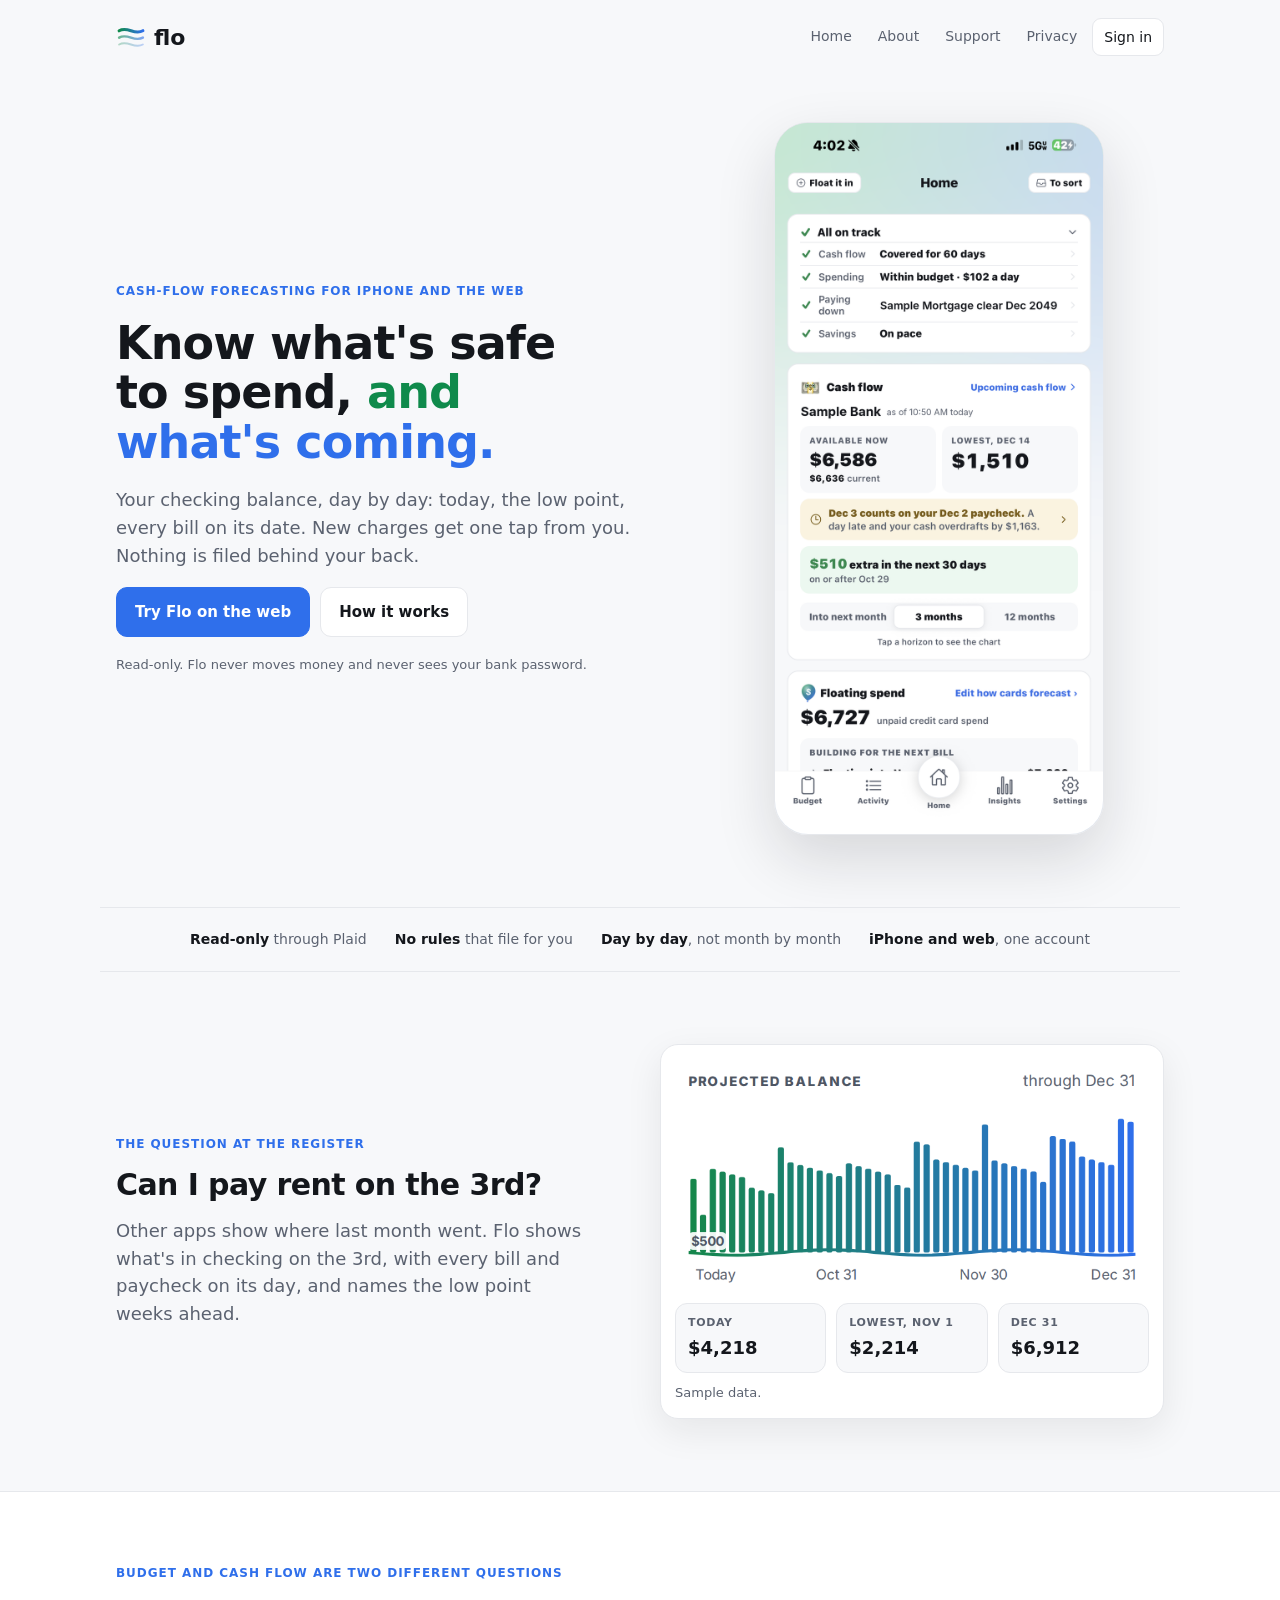
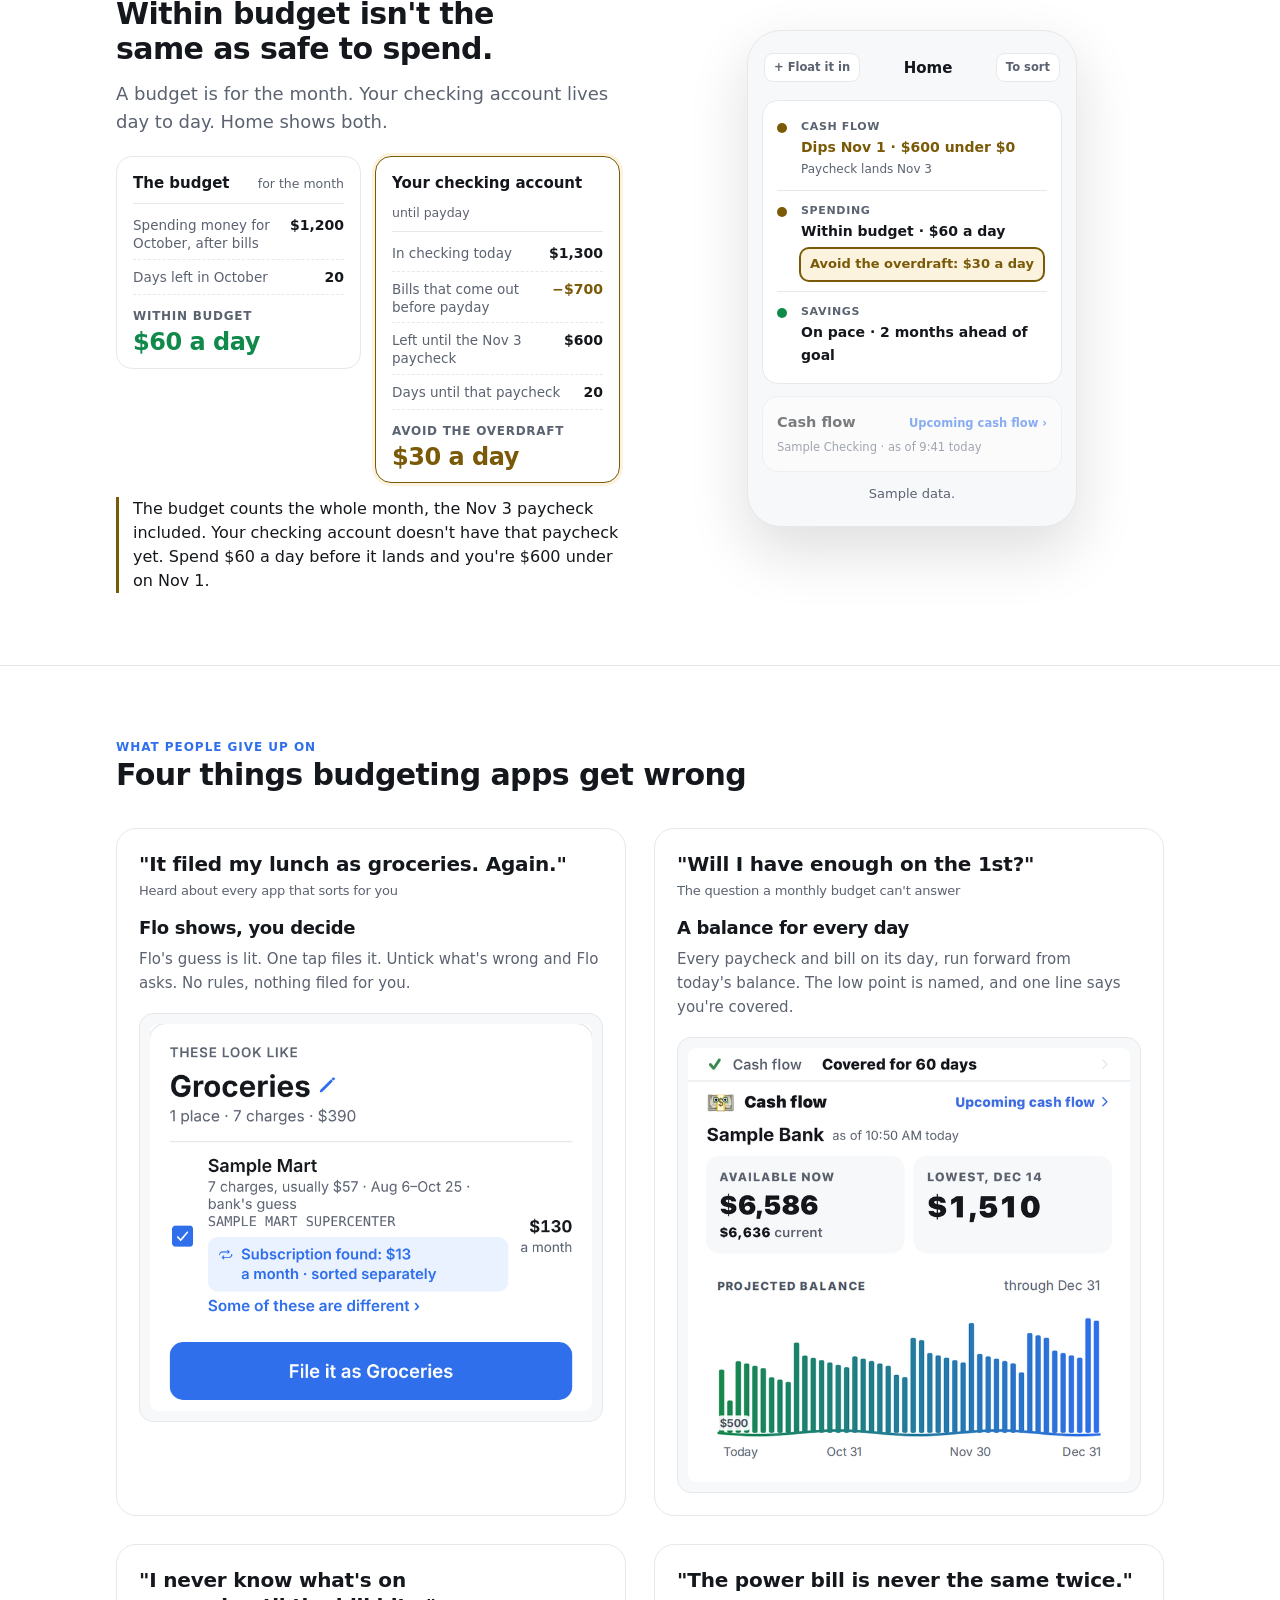
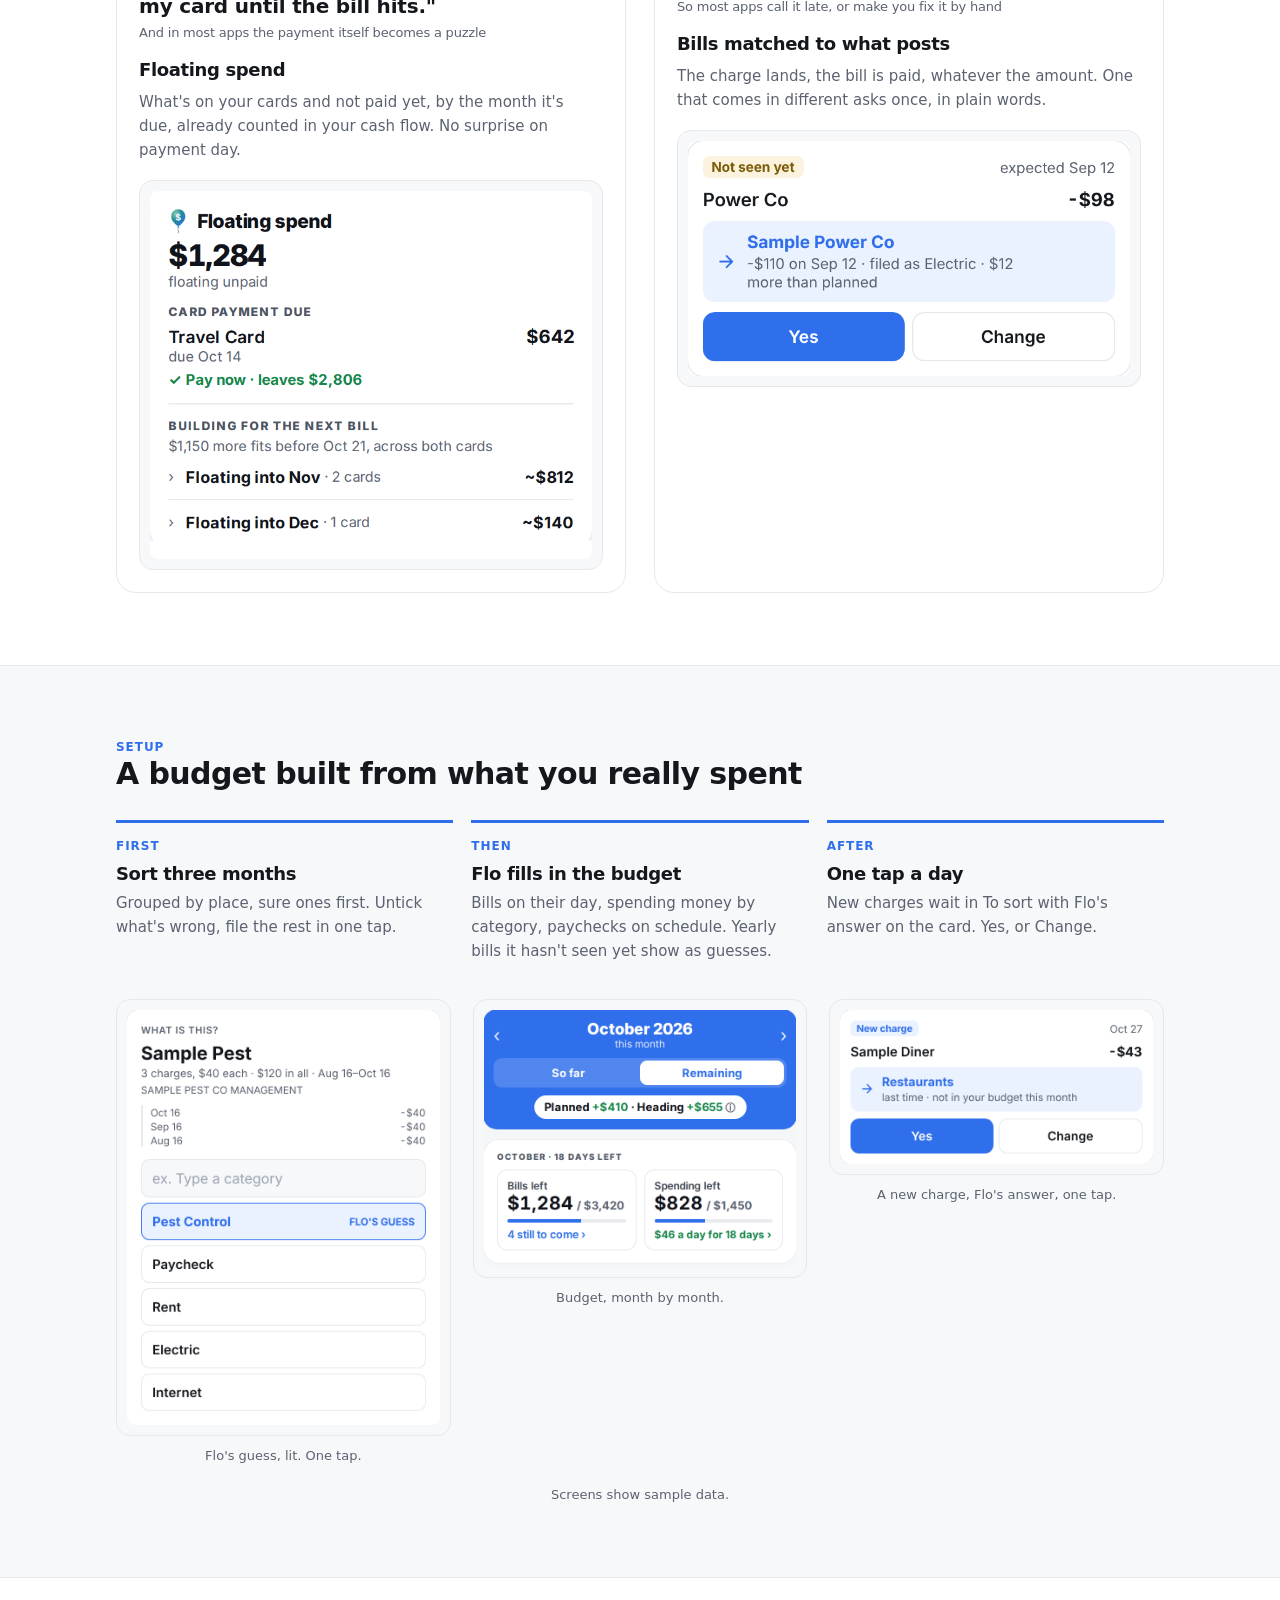
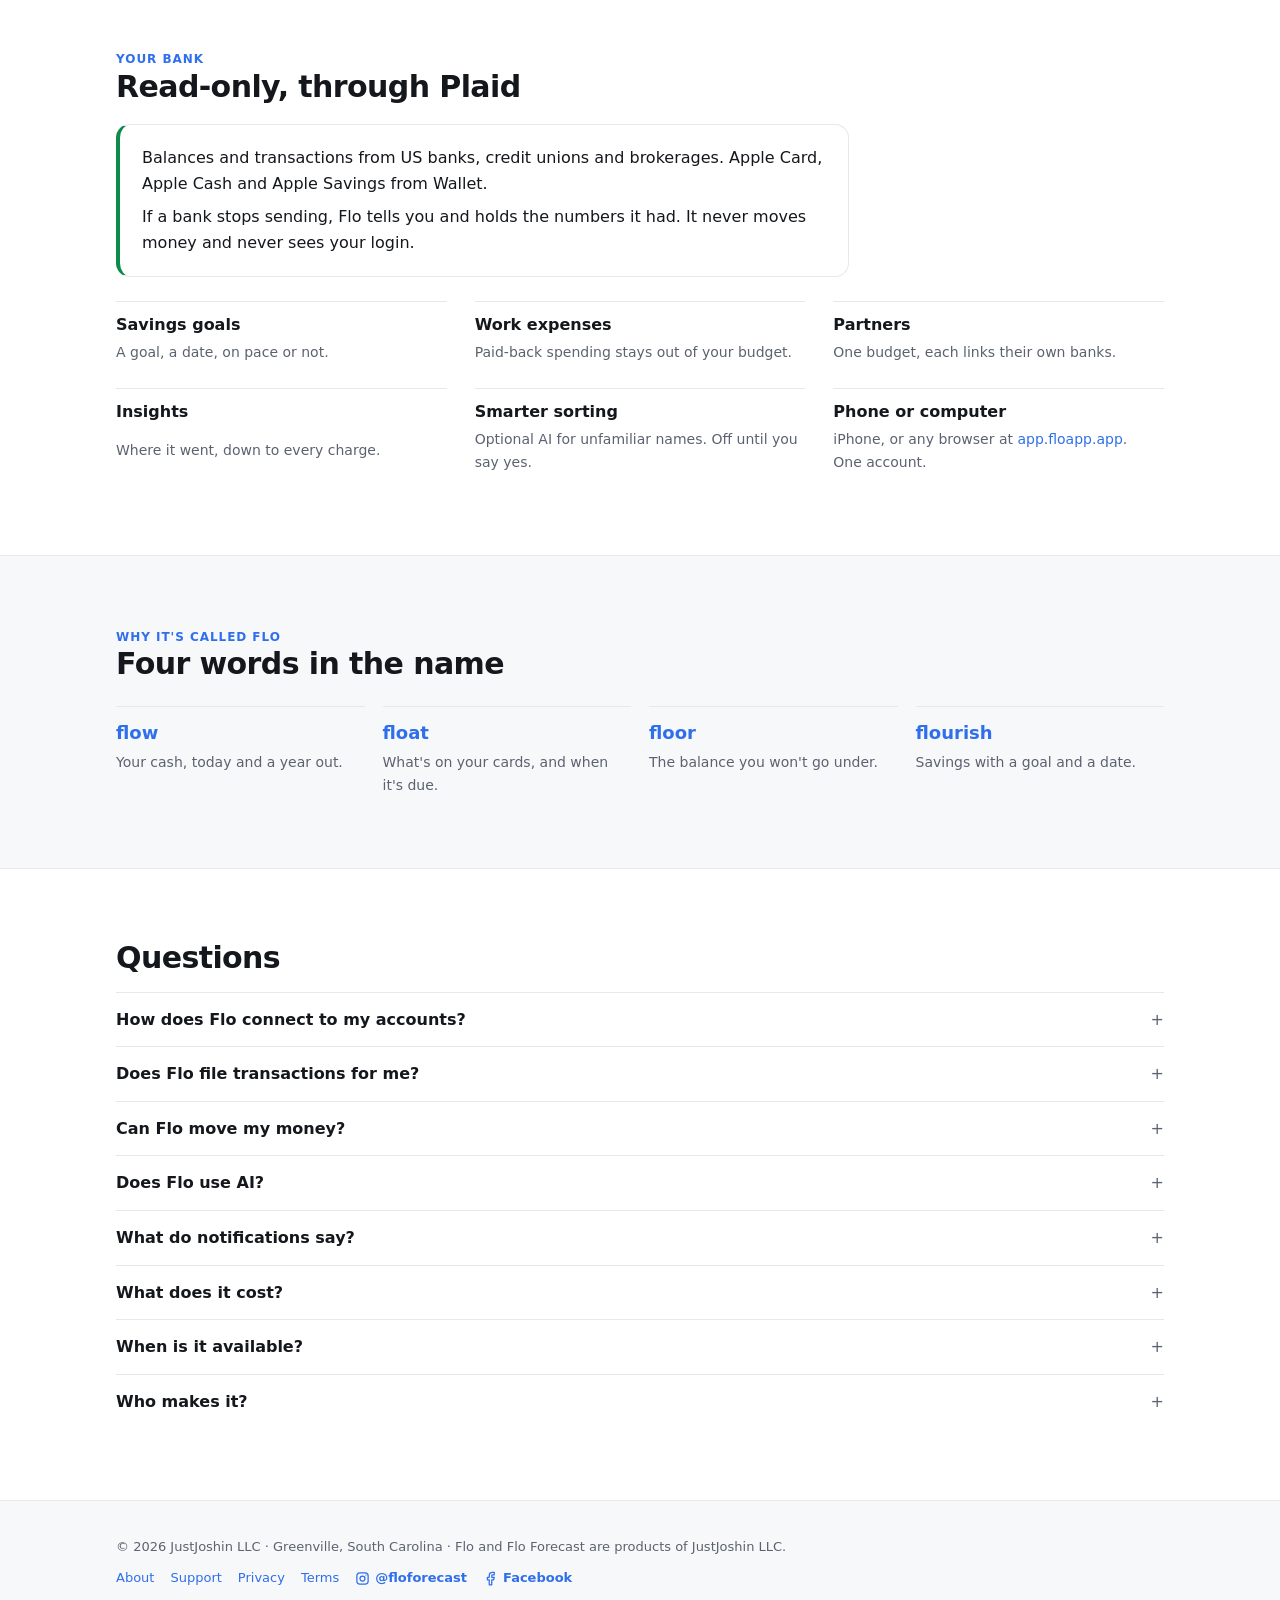
==== commit 0e7884c7: "Privacy Policy and Terms effective November 17; the early-access list closed Kutak Rock's review of " ====
--- a/index.html
+++ b/index.html
@@ -166,7 +166,7 @@
     <p class="eyebrow">Cash-flow forecasting for iPhone and the&nbsp;web</p>
     <h1>Know what's safe to spend, <span class="g">and</span> <span class="b">what's coming.</span></h1>
     <p class="lede">Your checking balance, day by day: today, the low point, every bill on its date. New charges get one tap from you. Nothing is filed behind your back.</p>
-    <div class="ctas"><a class="btn primary" href="/support#early-access">Join the early access list</a><a class="btn" href="#how">How it works</a></div>
+    <div class="ctas"><a class="btn primary" href="https://app.floapp.app">Try Flo on the web</a><a class="btn" href="#how">How it works</a></div>
     <p class="note">Read-only. Flo never moves money and never sees your bank password.</p>
   </div>
   <div class="phone"><img src="/img/home-hero.png" width="393" height="852" alt="Flo's Home on an iPhone: All on track; Cash flow covered for 60 days, Spending within budget, Paying down, Savings on pace; the Cash flow card with Available now and the lowest point ahead, a note about a paycheck landing the day before a bill, extra in the next 30 days; Floating spend below"></div>
@@ -336,7 +336,7 @@
       <details><summary>Does Flo use AI?</summary><p>Only if you turn on Smarter sorting. It sends business names, categories, amounts and how often. Never your email, account numbers, balances or payments to people. Anthropic's Claude, which doesn't train on it.</p></details>
       <details><summary>What do notifications say?</summary><p>Three, all optional: heading under your floor in the next two weeks, a card payment due in three days, a bank that stopped syncing. None shows an amount.</p></details>
       <details><summary>What does it cost?</summary><p>Free during the beta. At launch, linking accounts will be part of a paid plan; tracking by hand stays free.</p></details>
-      <details><summary>When is it available?</summary><p>In beta on TestFlight. Join the early-access list on the <a href="/support#early-access">support page</a> for an invitation.</p></details>
+      <details><summary>When is it available?</summary><p>Now, on the web at <a href="https://app.floapp.app">app.floapp.app</a>. The iPhone app is in beta on TestFlight.</p></details>
       <details><summary>Who makes it?</summary><p>Flo is built by JustJoshin LLC in Greenville, South Carolina. <a href="/about">More about us.</a></p></details>
     </div>
   </div>
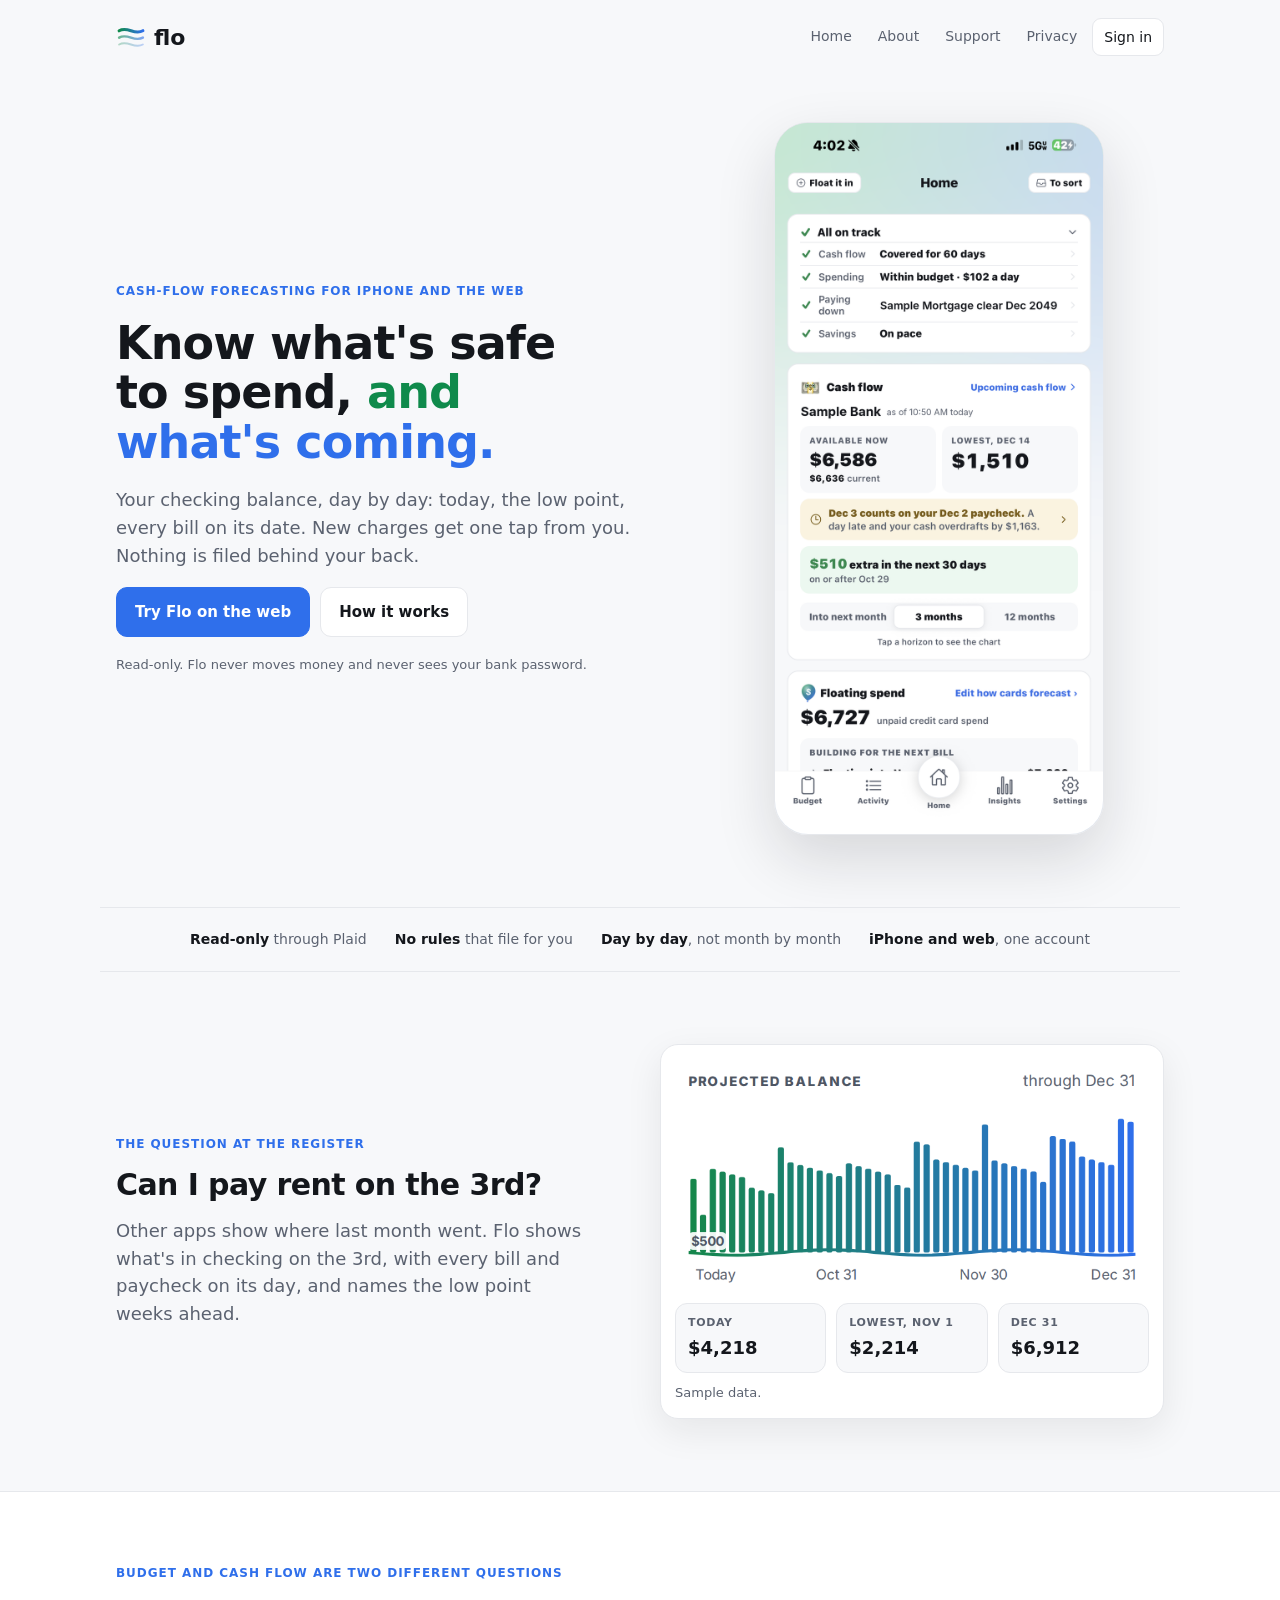
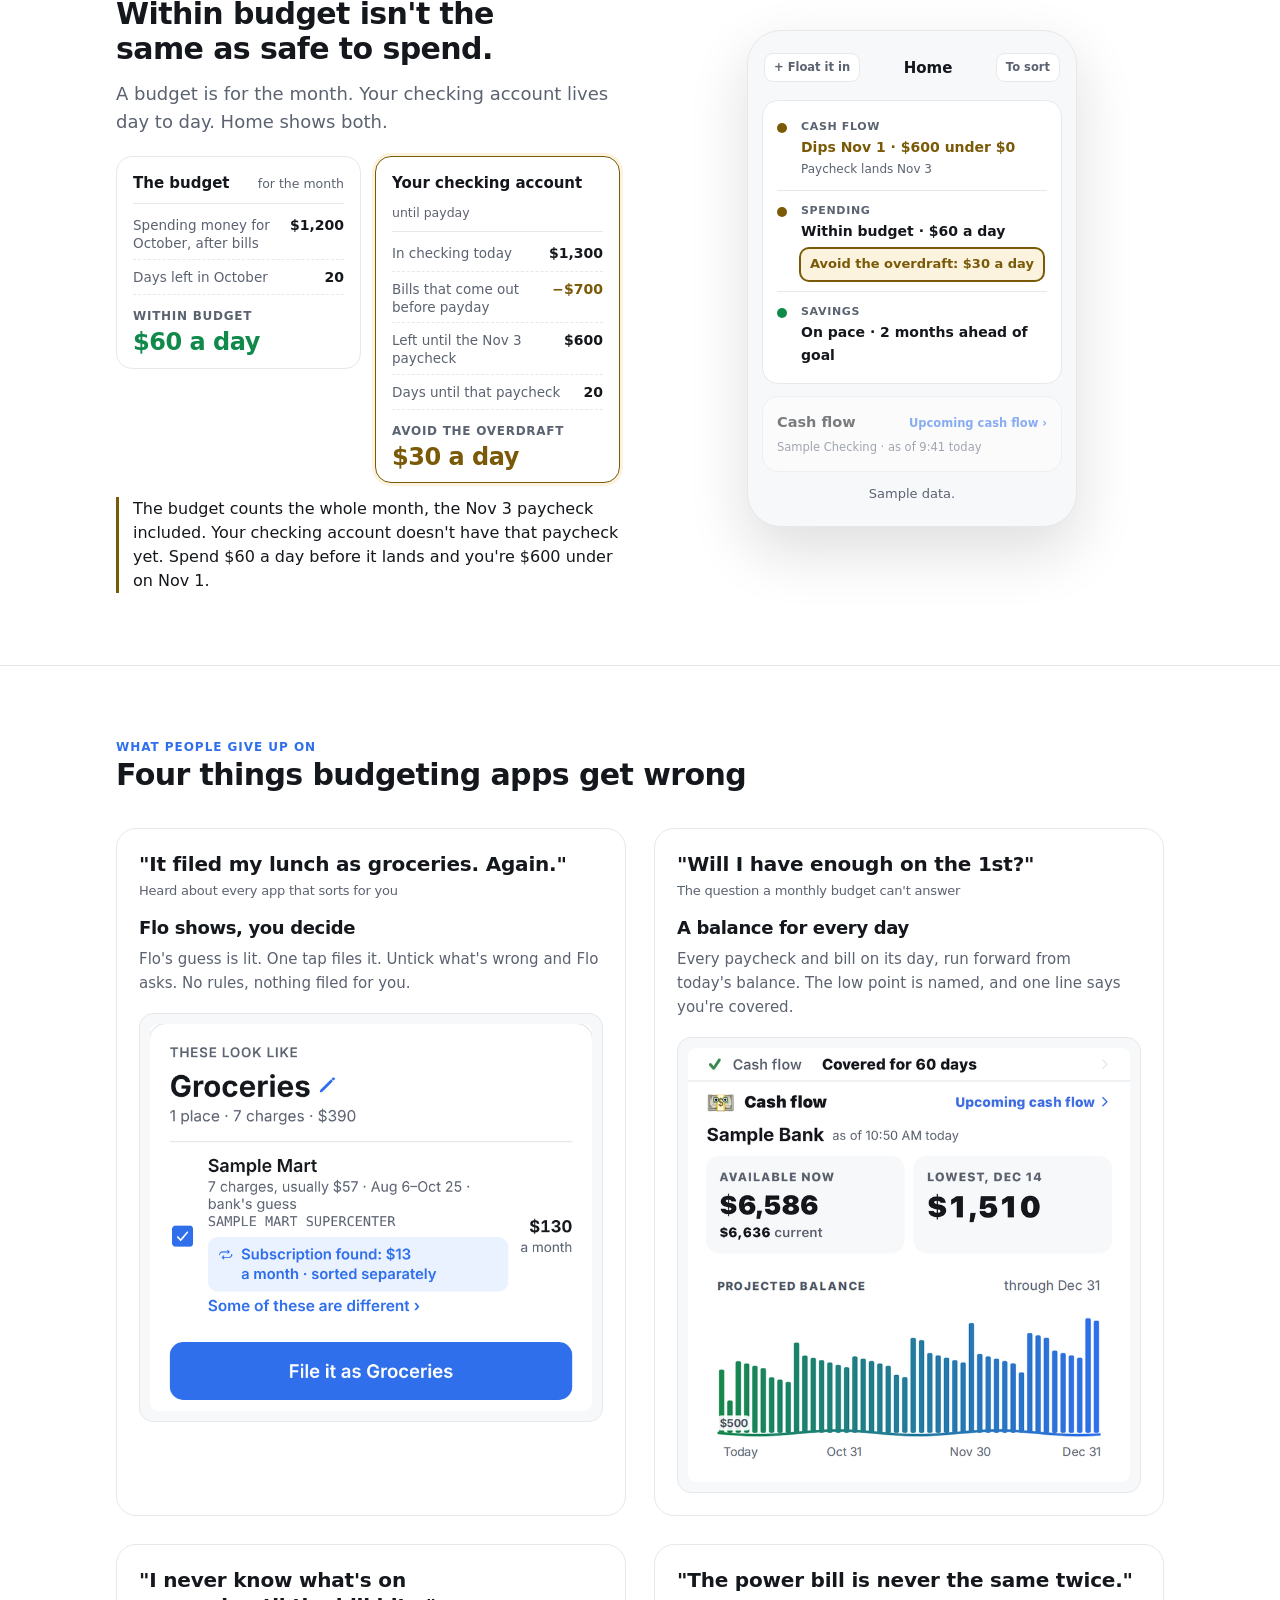
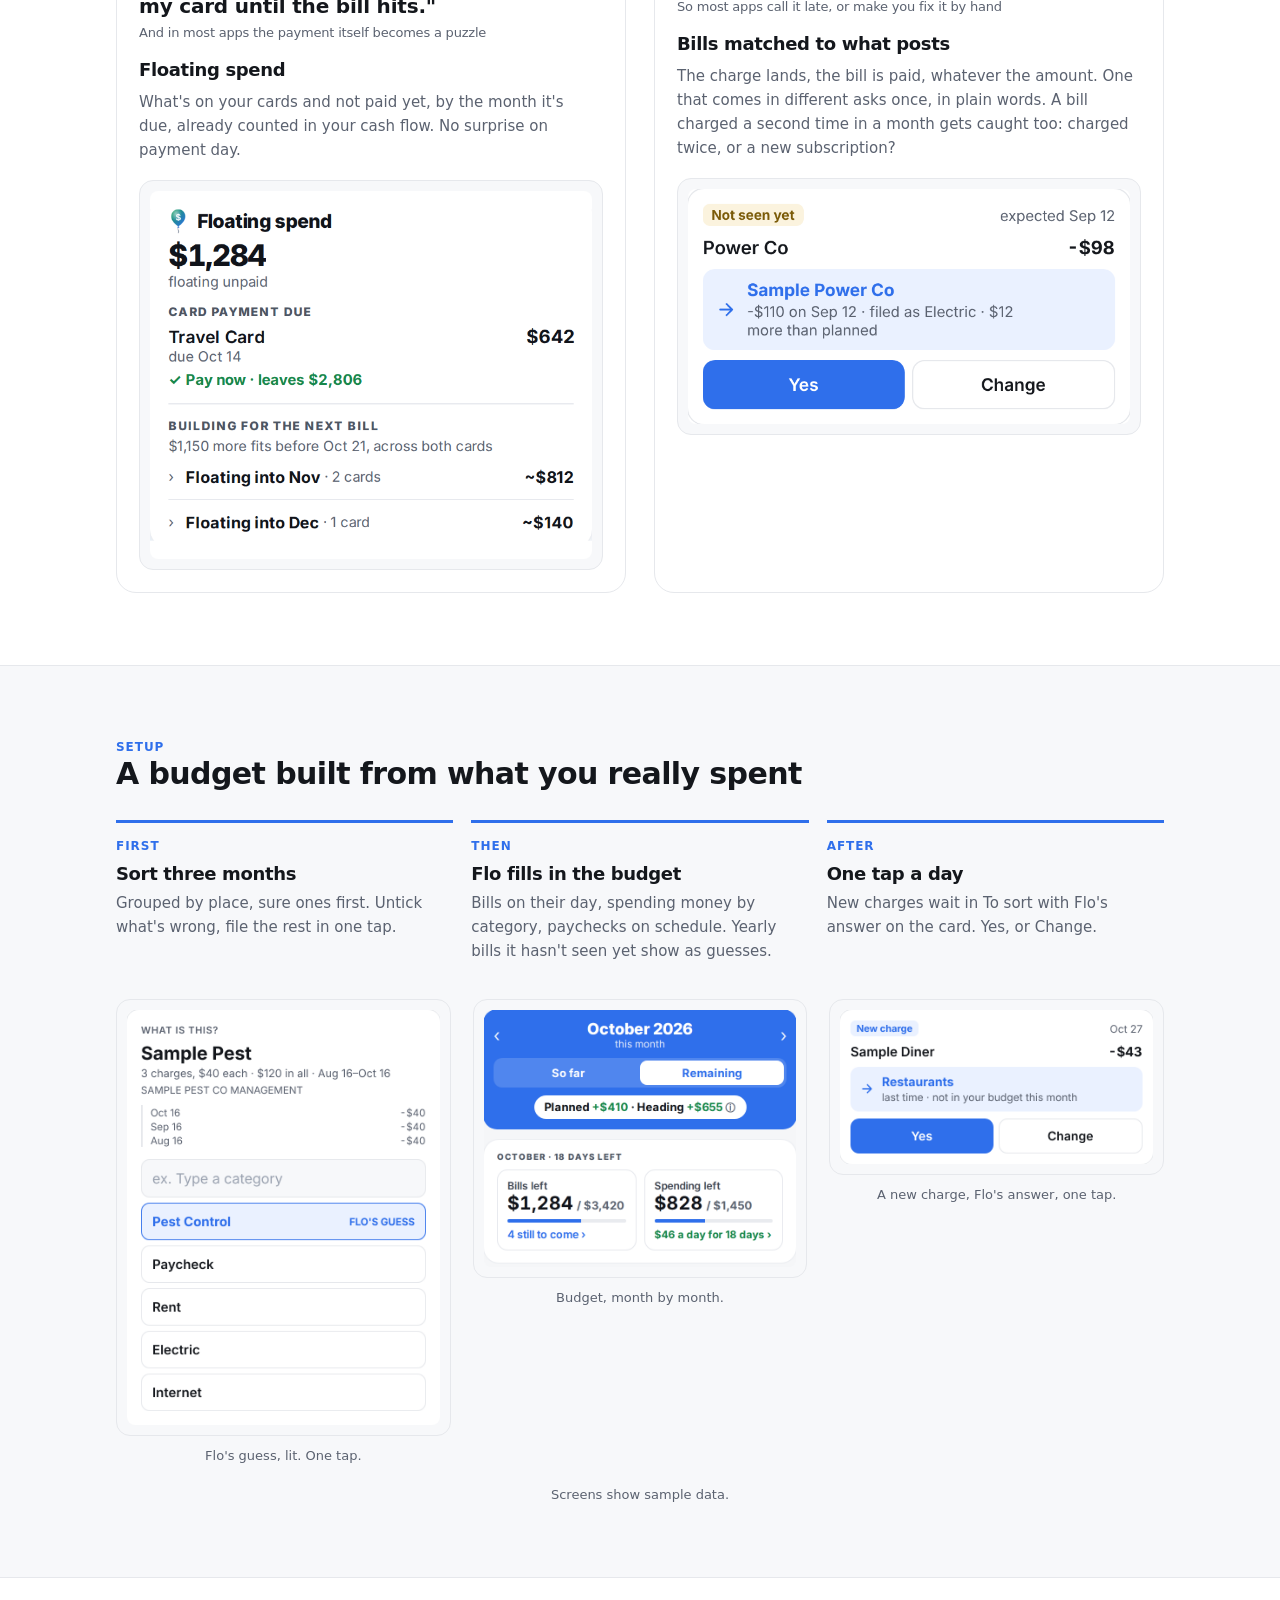
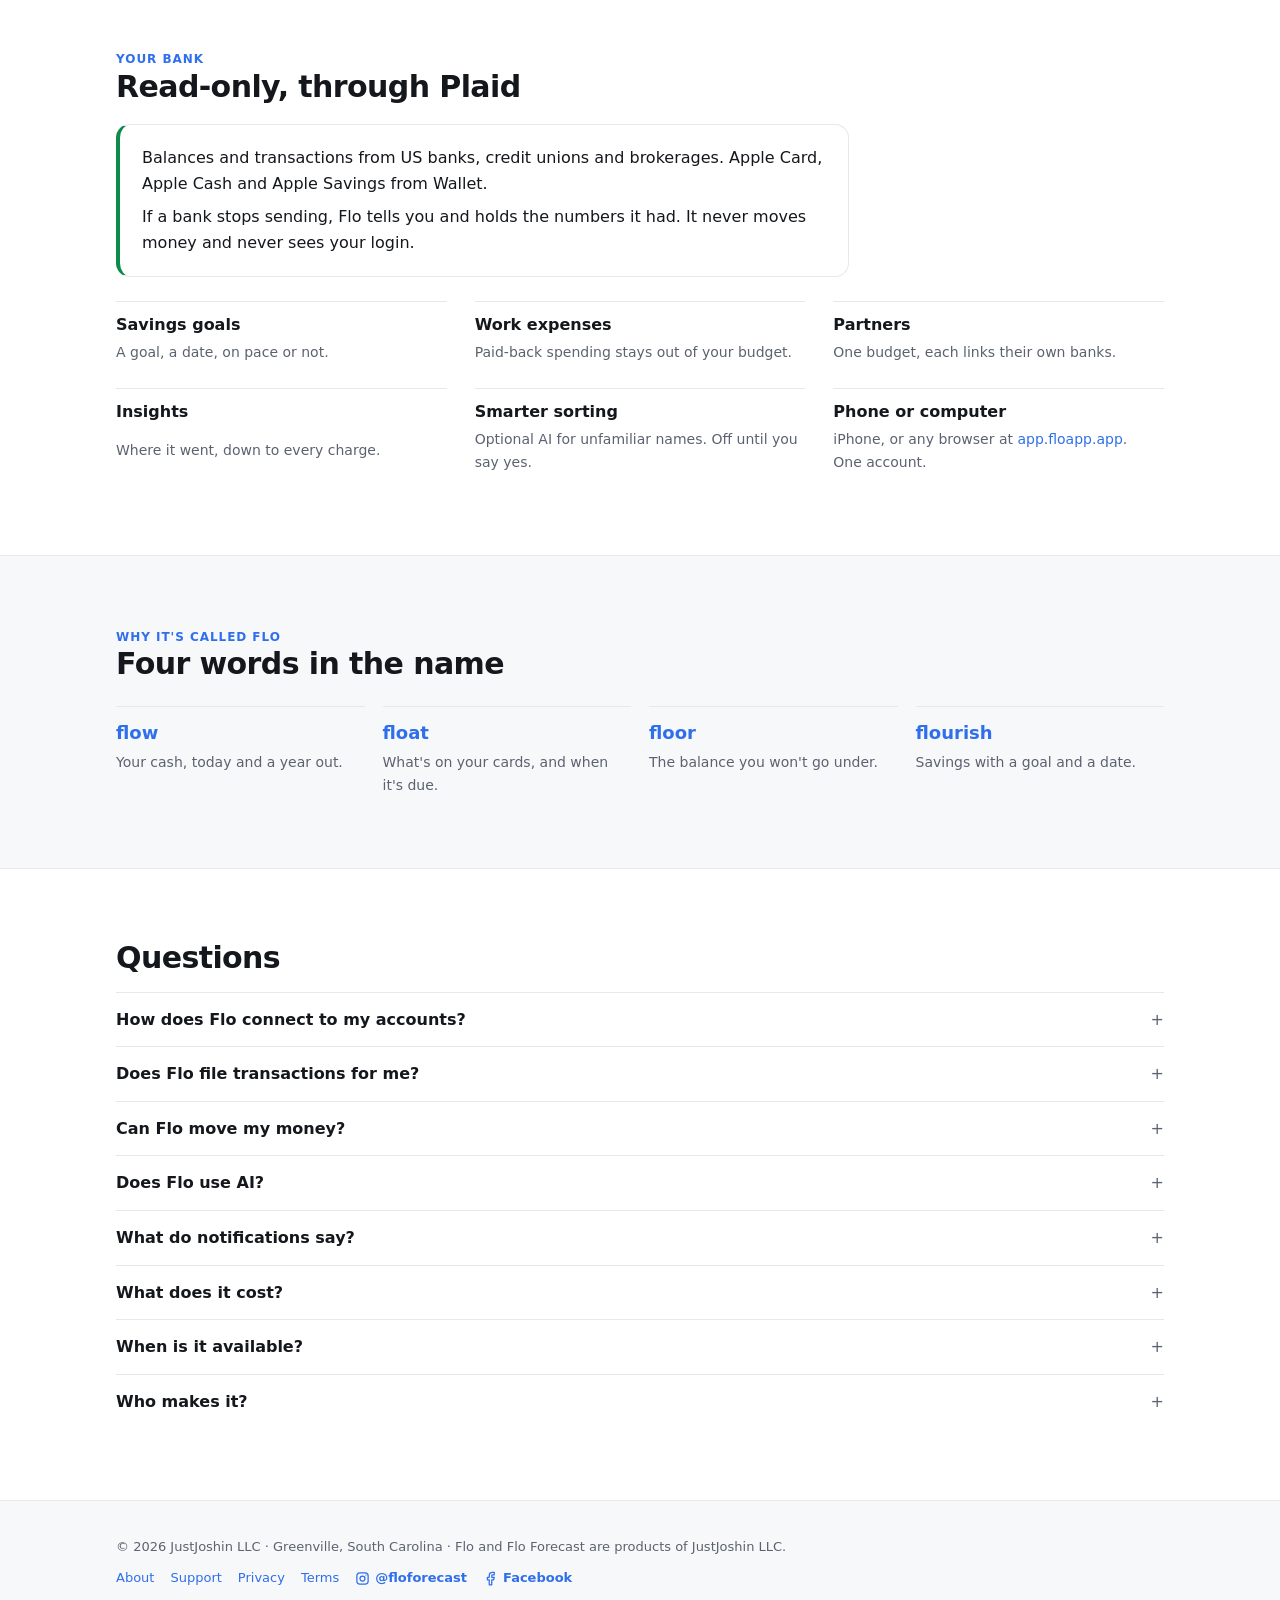
==== commit 225a2302: "Site: brought in line with the app, and duplicate charges mentioned About: Flo isn't an investing ap" ====
--- a/index.html
+++ b/index.html
@@ -268,7 +268,7 @@
         <div>
           <div class="q">"The power bill is never the same&nbsp;twice."<small>So most apps call it late, or make you fix it by hand</small></div>
           <h3>Bills matched to what posts</h3>
-          <p>The charge lands, the bill is paid, whatever the amount. One that comes in different asks once, in plain words.</p>
+          <p>The charge lands, the bill is paid, whatever the amount. One that comes in different asks once, in plain words. A bill charged a second time in a month gets caught too: charged twice, or a new subscription?</p>
         </div>
         <div class="shot plain"><img src="/img/bill-power.png" width="718" height="382" loading="lazy" alt="A To sort card: Power Co, planned at $98, came in at $110 on Sep 12, $12 more than planned. Yes, or Change."></div>
       </article>
@@ -334,8 +334,8 @@
       <details><summary>Does Flo file transactions for me?</summary><p>No. Flo shows its best guess; you decide, one tap per place. No automatic rules.</p></details>
       <details><summary>Can Flo move my money?</summary><p>No. Read-only by design.</p></details>
       <details><summary>Does Flo use AI?</summary><p>Only if you turn on Smarter sorting. It sends business names, categories, amounts and how often. Never your email, account numbers, balances or payments to people. Anthropic's Claude, which doesn't train on it.</p></details>
-      <details><summary>What do notifications say?</summary><p>Three, all optional: heading under your floor in the next two weeks, a card payment due in three days, a bank that stopped syncing. None shows an amount.</p></details>
-      <details><summary>What does it cost?</summary><p>Free during the beta. At launch, linking accounts will be part of a paid plan; tracking by hand stays free.</p></details>
+      <details><summary>What do notifications say?</summary><p>Three, all optional: heading under your floor in the next two weeks, a card payment due in three days, a bank that stopped syncing. Flo also tells you about your account itself, like a subscription ending. None shows an amount.</p></details>
+      <details><summary>What does it cost?</summary><p>Tracking by hand is free. Linking your banks is $5.99 a month or $59.99 a year, and one subscription covers your whole household.</p></details>
       <details><summary>When is it available?</summary><p>Now, on the web at <a href="https://app.floapp.app">app.floapp.app</a>. The iPhone app is in beta on TestFlight.</p></details>
       <details><summary>Who makes it?</summary><p>Flo is built by JustJoshin LLC in Greenville, South Carolina. <a href="/about">More about us.</a></p></details>
     </div>
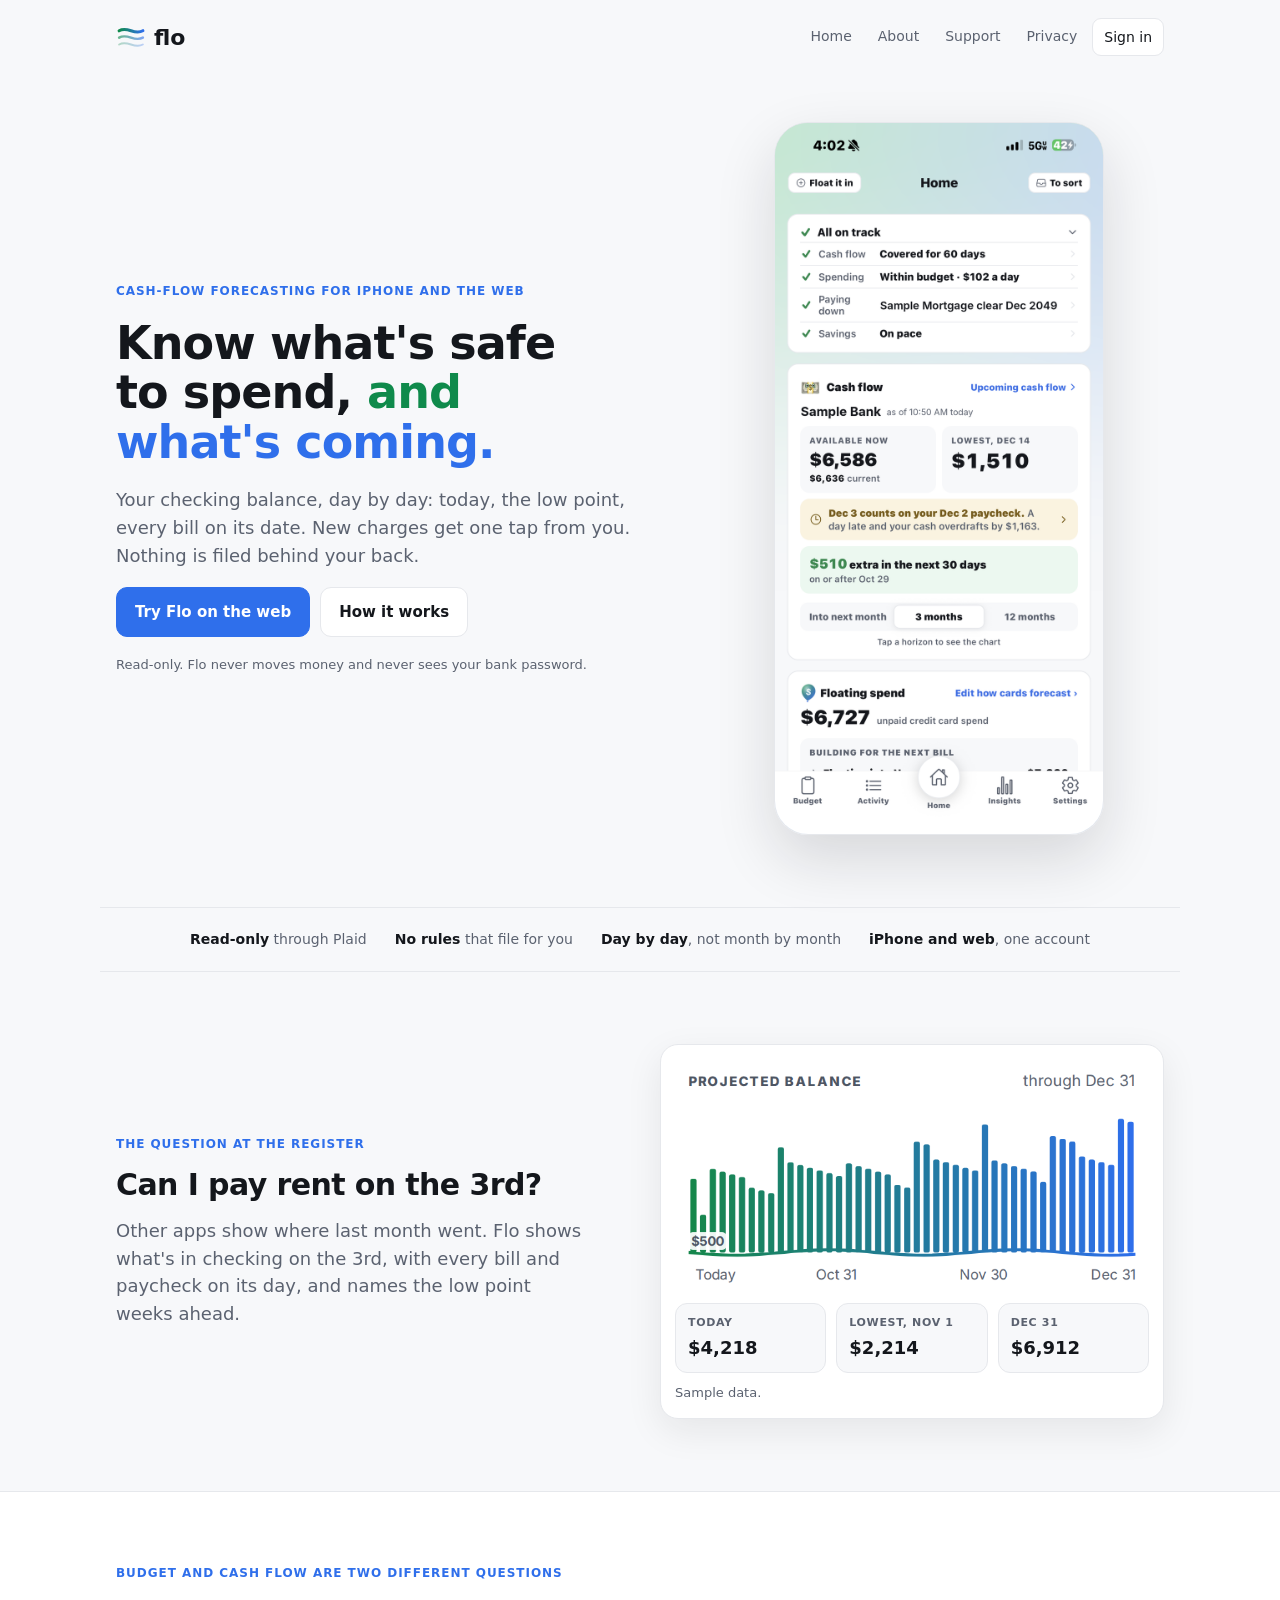
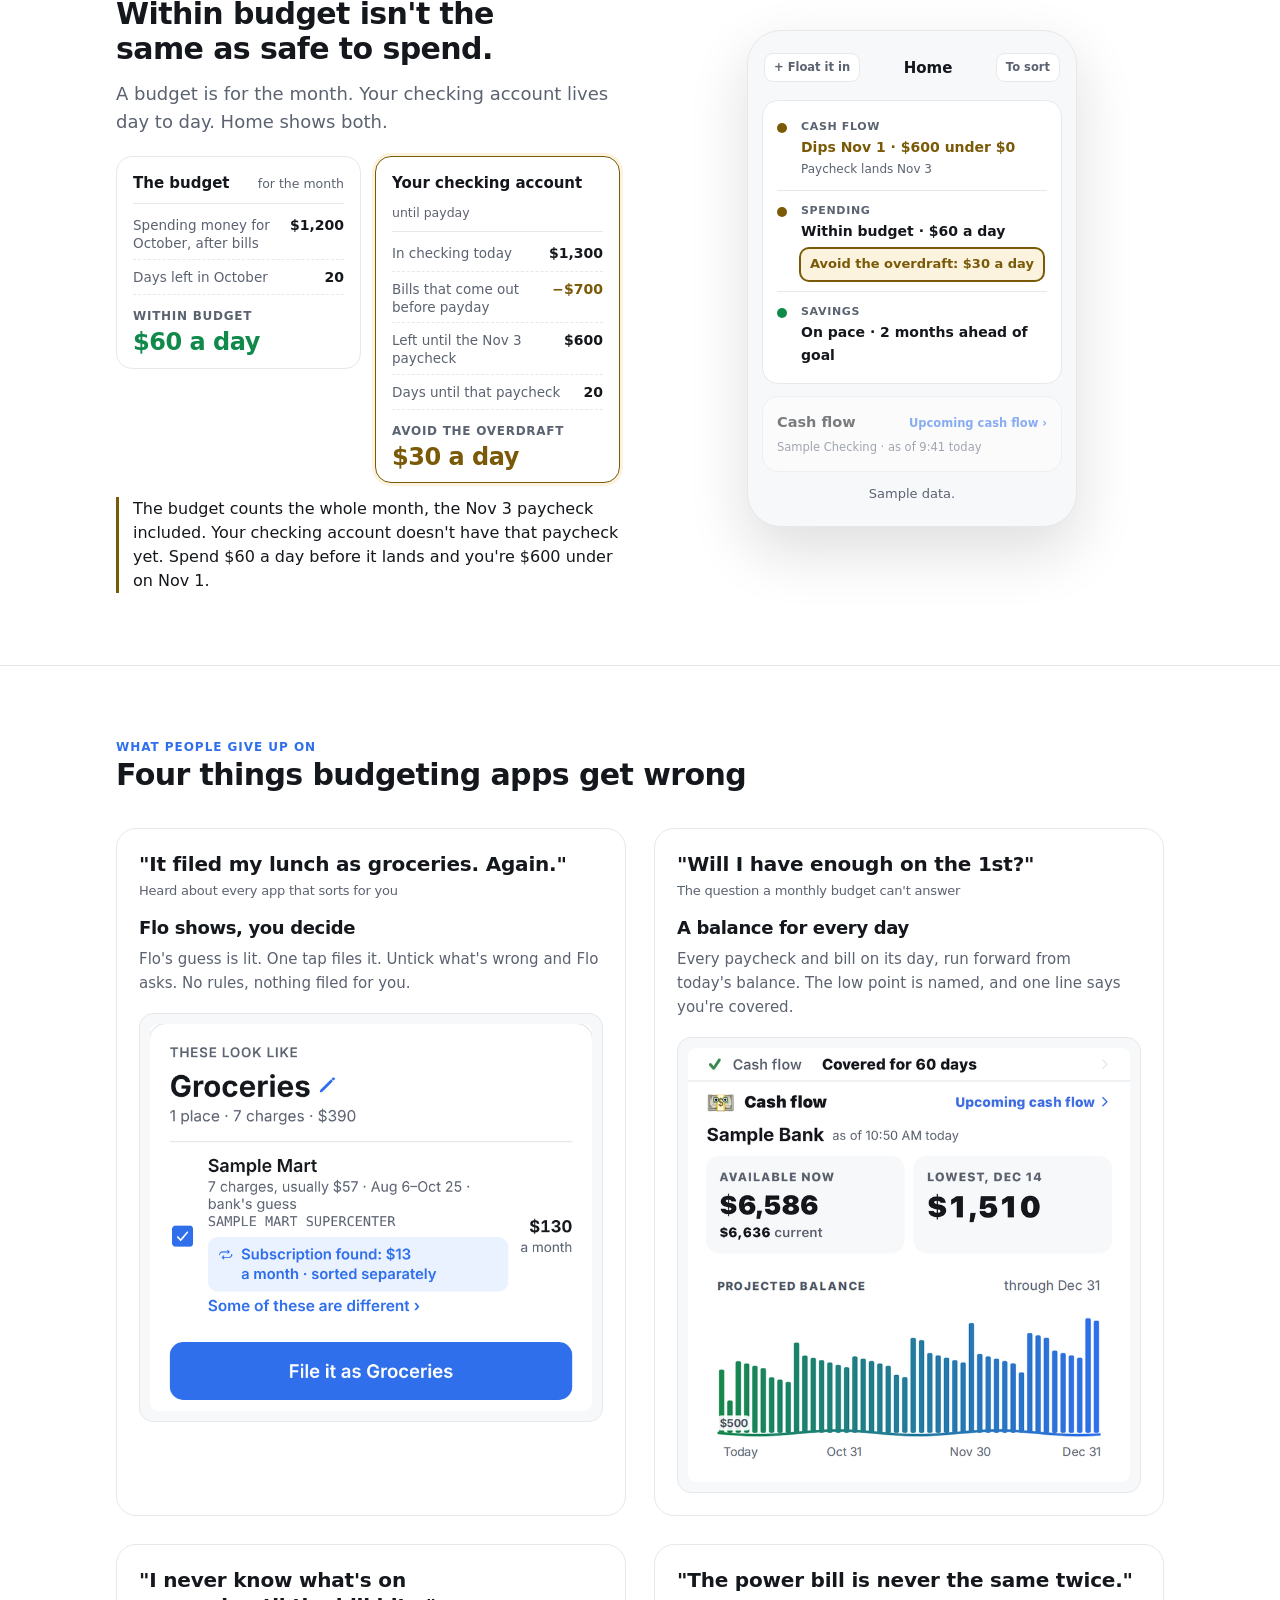
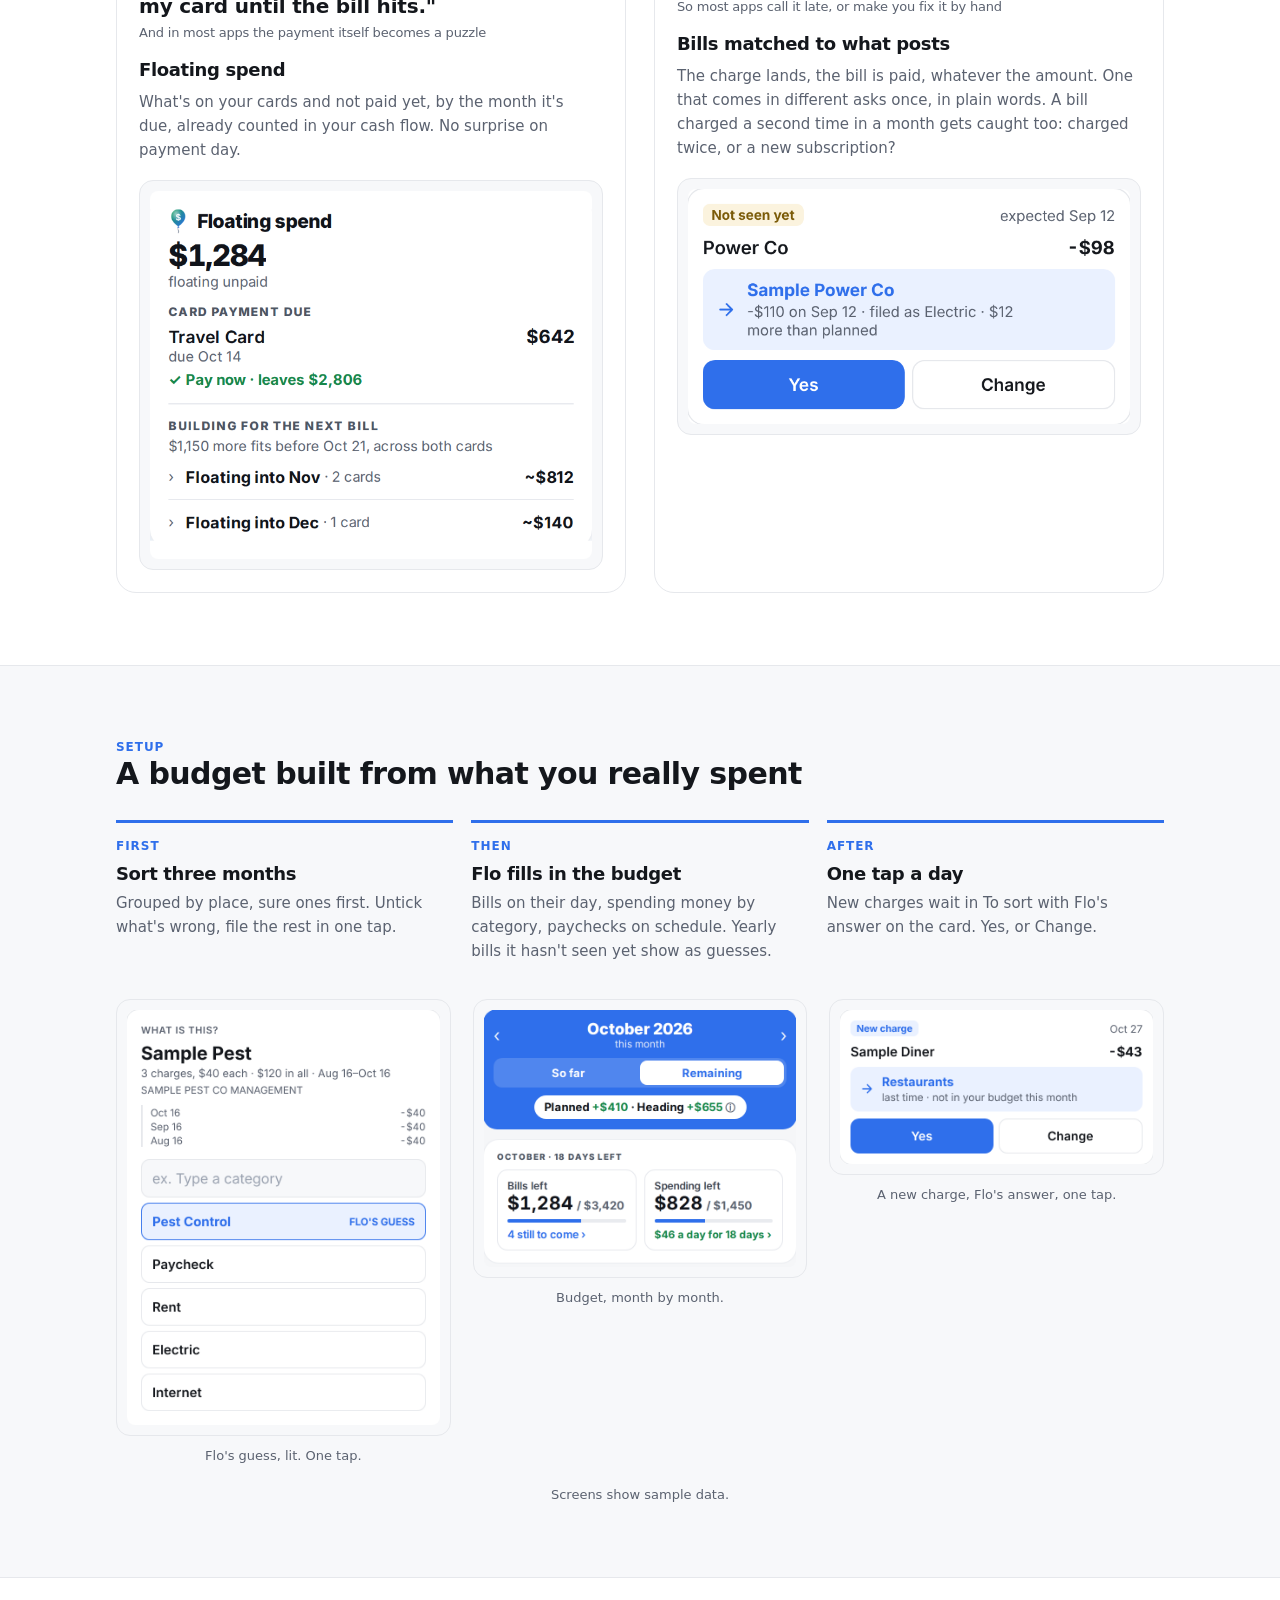
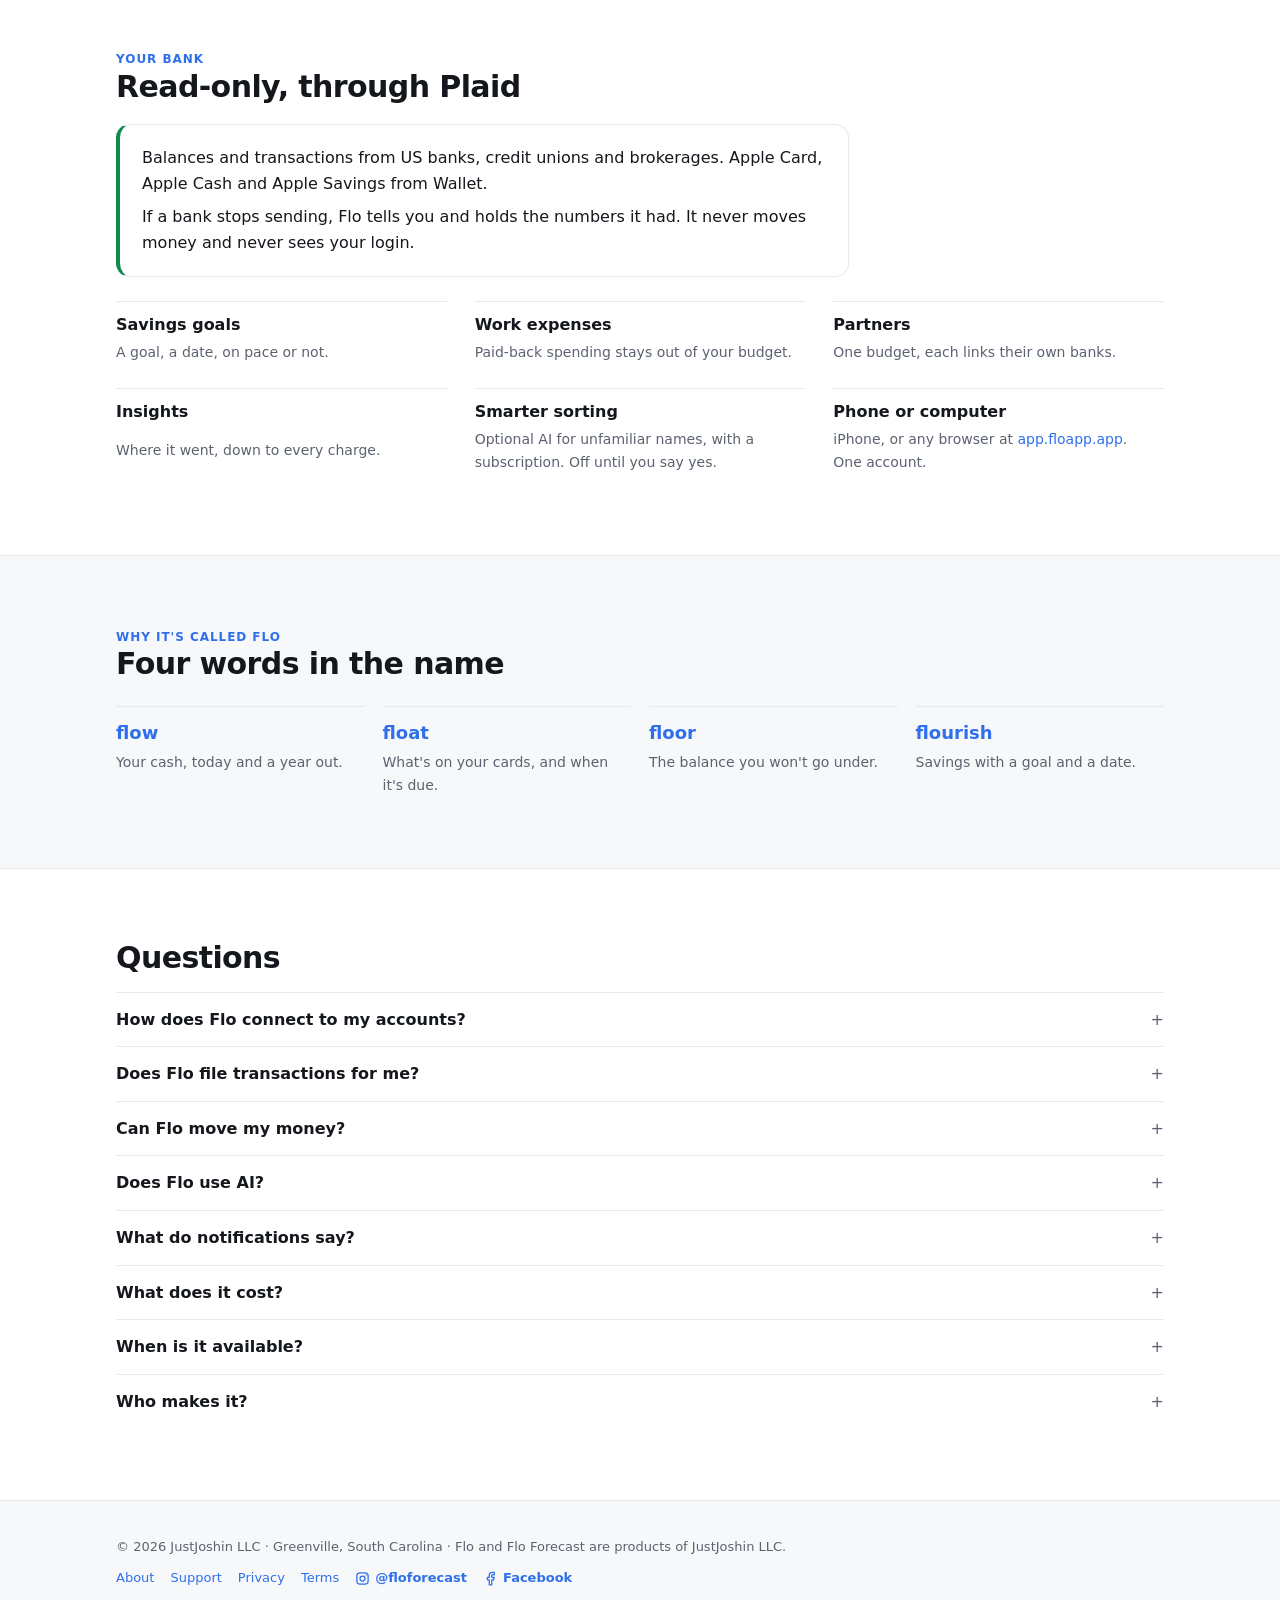
==== commit 2547181e: "Site: Smarter sorting comes with the subscription, and what it sends The server now answers Smarter " ====
--- a/index.html
+++ b/index.html
@@ -307,7 +307,7 @@
       <div><b>Work expenses</b><span>Paid-back spending stays out of your budget.</span></div>
       <div><b>Partners</b><span>One budget, each links their own banks.</span></div>
       <div><b>Insights</b><span>Where it went, down to every charge.</span></div>
-      <div><b>Smarter sorting</b><span>Optional AI for unfamiliar names. Off until you say yes.</span></div>
+      <div><b>Smarter sorting</b><span>Optional AI for unfamiliar names, with a subscription. Off until you say&nbsp;yes.</span></div>
       <div><b>Phone or computer</b><span>iPhone, or any browser at <a href="https://app.floapp.app">app.floapp.app</a>. One account.</span></div>
     </div>
   </div>
@@ -333,9 +333,9 @@
       <details><summary>How does Flo connect to my accounts?</summary><p>Through Plaid, read-only. On iPhone, Apple Card, Apple Cash and Apple Savings link from Wallet. Flo never sees your bank login. Disconnect anything in Settings.</p></details>
       <details><summary>Does Flo file transactions for me?</summary><p>No. Flo shows its best guess; you decide, one tap per place. No automatic rules.</p></details>
       <details><summary>Can Flo move my money?</summary><p>No. Read-only by design.</p></details>
-      <details><summary>Does Flo use AI?</summary><p>Only if you turn on Smarter sorting. It sends business names, categories, amounts and how often. Never your email, account numbers, balances or payments to people. Anthropic's Claude, which doesn't train on it.</p></details>
+      <details><summary>Does Flo use AI?</summary><p>Only if you turn on Smarter sorting, which comes with a subscription. It sends business names, their website and the city and state of a charge when your bank gives them, your categories, amounts and how often. Never your email, account numbers, balances or payments to people. Anthropic's Claude, which doesn't train on&nbsp;it.</p></details>
       <details><summary>What do notifications say?</summary><p>Three, all optional: heading under your floor in the next two weeks, a card payment due in three days, a bank that stopped syncing. Flo also tells you about your account itself, like a subscription ending. None shows an amount.</p></details>
-      <details><summary>What does it cost?</summary><p>Tracking by hand is free. Linking your banks is $5.99 a month or $59.99 a year, and one subscription covers your whole household.</p></details>
+      <details><summary>What does it cost?</summary><p>Tracking by hand is free. A subscription is $5.99 a month or $59.99 a year. It links your banks and includes Smarter sorting, and one covers your whole&nbsp;household.</p></details>
       <details><summary>When is it available?</summary><p>Now, on the web at <a href="https://app.floapp.app">app.floapp.app</a>. The iPhone app is in beta on TestFlight.</p></details>
       <details><summary>Who makes it?</summary><p>Flo is built by JustJoshin LLC in Greenville, South Carolina. <a href="/about">More about us.</a></p></details>
     </div>
